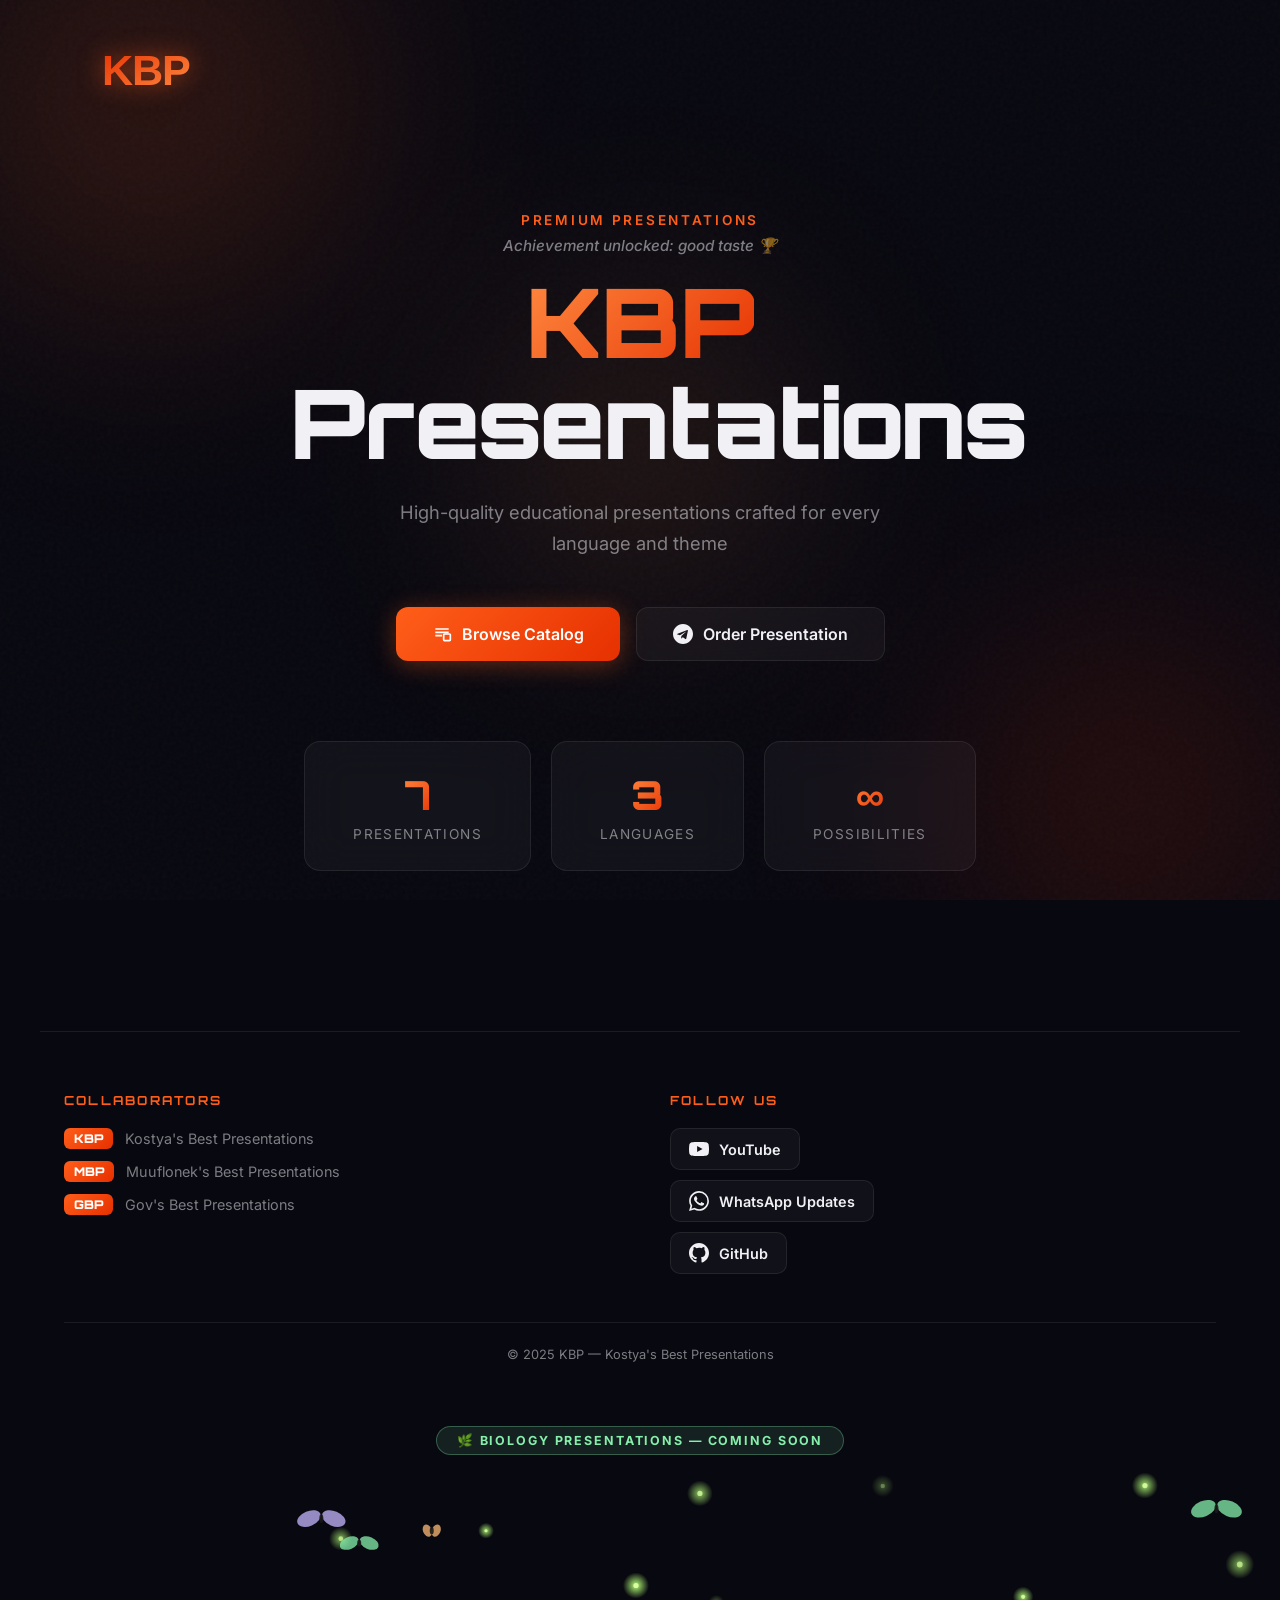
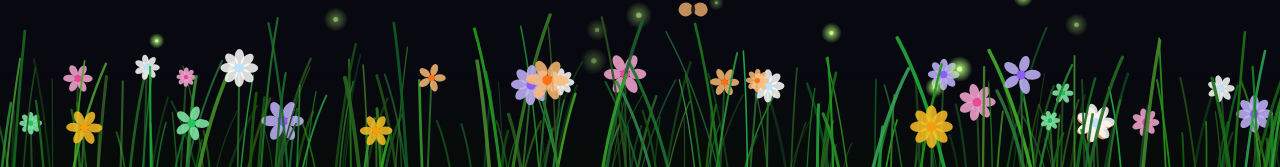
==== index.html @ e533b0dc "splash update and catalog update" ====
<!DOCTYPE html>
<html lang="en">

<head>
    <meta charset="UTF-8">
    <meta name="viewport" content="width=device-width, initial-scale=1.0">
    <title>KBP Presentations</title>
    <link rel="icon" type="image/svg+xml" href="favicon.svg">
    <link rel="stylesheet" href="styles.css">
    <link
        href="https://fonts.googleapis.com/css2?family=Orbitron:wght@400;700;900&family=Inter:wght@300;400;500;600&display=swap"
        rel="stylesheet">
</head>

<body>

    <!-- LOADING SCREEN -->
    <div class="loader" id="loader">
        <div class="loader-bg">
            <div class="loader-orb loader-orb-1"></div>
            <div class="loader-orb loader-orb-2"></div>
        </div>
        <div class="loader-content">
            <div class="loader-logo">
                <img src="logo.png" alt="KBP" onerror="this.src='logo.svg'">
            </div>
            <p class="loader-sub">Kostya's Best Presentations</p>
            <div class="loader-bar-wrap">
                <div class="loader-bar" id="loaderBar"></div>
            </div>
        </div>
    </div>

    <div class="bg-orbs">
        <div class="orb orb-1"></div>
        <div class="orb orb-2"></div>
        <div class="orb orb-3"></div>
    </div>

    <div class="noise"></div>

    <div class="container">
        <header class="glass-header">
            <div class="logo-wrap">
                <img src="logo.png" alt="KBP" class="logo" onerror="this.src='logo.svg'">
            </div>
        </header>

        <main class="home-main">
            <div class="hero">
                <p class="hero-eyebrow">Premium Presentations</p>
                <p class="hero-splash" id="heroSplash"></p>
                <h1 class="hero-title">
                    <span class="gradient-text">KBP</span>
                    <br>Presentations
                </h1>
                <p class="hero-desc">High-quality educational presentations crafted for every language and theme</p>

                <div class="hero-buttons">
                    <a href="catalog.html" class="btn btn-primary">
                        <span class="btn-icon">
                            <svg viewBox="0 0 24 24" fill="none" stroke="currentColor" stroke-width="2">
                                <path d="M4 6h16M4 10h16M4 14h8" />
                                <rect x="14" y="12" width="8" height="8" rx="1" />
                            </svg>
                        </span>
                        Browse Catalog
                    </a>
                    <a href="order.html" class="btn btn-secondary">
                        <span class="btn-icon">
                            <svg viewBox="0 0 24 24" fill="currentColor">
                                <path
                                    d="M12 0C5.373 0 0 5.373 0 12s5.373 12 12 12 12-5.373 12-12S18.627 0 12 0zm5.894 8.221l-1.97 9.28c-.145.658-.537.818-1.084.508l-3-2.21-1.446 1.394c-.14.18-.357.295-.6.295l.213-3.054 5.56-5.022c.24-.213-.054-.334-.373-.121l-6.869 4.326-2.96-.924c-.64-.203-.658-.64.135-.954l11.566-4.458c.538-.196 1.006.128.832.941z" />
                            </svg>
                        </span>
                        Order Presentation
                    </a>
                </div>
            </div>

            <div class="stats-row">
                <div class="stat-card glass">
                    <span class="stat-num">7</span>
                    <span class="stat-label">Presentations</span>
                </div>
                <div class="stat-card glass">
                    <span class="stat-num">3</span>
                    <span class="stat-label">Languages</span>
                </div>
                <div class="stat-card glass">
                    <span class="stat-num">∞</span>
                    <span class="stat-label">Possibilities</span>
                </div>
            </div>
        </main>
    </div>

    <!-- FOOTER -->
    <footer class="site-footer">
        <div class="footer-inner">

            <!-- Collaborators -->
            <div class="footer-section">
                <h3 class="footer-heading">Collaborators</h3>
                <ul class="collab-list">
                    <li class="collab-item">
                        <span class="collab-tag">KBP</span>
                        <span class="collab-name">Kostya's Best Presentations</span>
                    </li>
                    <li class="collab-item">
                        <span class="collab-tag">MBP</span>
                        <span class="collab-name">Muuflonek's Best Presentations</span>
                    </li>
                    <li class="collab-item">
                        <span class="collab-tag">GBP</span>
                        <span class="collab-name">Gov's Best Presentations</span>
                    </li>
                </ul>
            </div>

            <!-- Socials -->
            <div class="footer-section">
                <h3 class="footer-heading">Follow Us</h3>
                <div class="social-links">
                    <a href="https://www.youtube.com/@kbp_official_was_taken" target="_blank"
                        class="social-btn social-yt">
                        <svg viewBox="0 0 24 24" fill="currentColor" width="20" height="20">
                            <path
                                d="M23.5 6.2a3 3 0 00-2.1-2.1C19.5 3.5 12 3.5 12 3.5s-7.5 0-9.4.6A3 3 0 00.5 6.2 31 31 0 000 12a31 31 0 00.5 5.8 3 3 0 002.1 2.1c1.9.6 9.4.6 9.4.6s7.5 0 9.4-.6a3 3 0 002.1-2.1A31 31 0 0024 12a31 31 0 00-.5-5.8zM9.75 15.5v-7l6.5 3.5-6.5 3.5z" />
                        </svg>
                        YouTube
                    </a>
                    <a href="https://whatsapp.com/channel/0029VbDV5dFLo4haFhBx2t3P" target="_blank"
                        class="social-btn social-wa">
                        <svg viewBox="0 0 24 24" fill="currentColor" width="20" height="20">
                            <path
                                d="M17.472 14.382c-.297-.149-1.758-.867-2.03-.967-.273-.099-.471-.148-.67.15-.197.297-.767.966-.94 1.164-.173.199-.347.223-.644.075-.297-.15-1.255-.463-2.39-1.475-.883-.788-1.48-1.761-1.653-2.059-.173-.297-.018-.458.13-.606.134-.133.298-.347.446-.52.149-.174.198-.298.298-.497.099-.198.05-.371-.025-.52-.075-.149-.669-1.612-.916-2.207-.242-.579-.487-.5-.669-.51-.173-.008-.371-.01-.57-.01-.198 0-.52.074-.792.372-.272.297-1.04 1.016-1.04 2.479 0 1.462 1.065 2.875 1.213 3.074.149.198 2.096 3.2 5.077 4.487.709.306 1.262.489 1.694.625.712.227 1.36.195 1.871.118.571-.085 1.758-.719 2.006-1.413.248-.694.248-1.289.173-1.413-.074-.124-.272-.198-.57-.347m-5.421 7.403h-.004a9.87 9.87 0 01-5.031-1.378l-.361-.214-3.741.982.998-3.648-.235-.374a9.86 9.86 0 01-1.51-5.26c.001-5.45 4.436-9.884 9.888-9.884 2.64 0 5.122 1.03 6.988 2.898a9.825 9.825 0 012.893 6.994c-.003 5.45-4.437 9.884-9.885 9.884m8.413-18.297A11.815 11.815 0 0012.05 0C5.495 0 .16 5.335.157 11.892c0 2.096.547 4.142 1.588 5.945L.057 24l6.305-1.654a11.882 11.882 0 005.683 1.448h.005c6.554 0 11.89-5.335 11.893-11.893a11.821 11.821 0 00-3.48-8.413z" />
                        </svg>
                        WhatsApp Updates
                    </a>
                    <a href="https://github.com/KostyaMikh/KBP" target="_blank" class="social-btn social-gh">
                        <svg viewBox="0 0 24 24" fill="currentColor" width="20" height="20">
                            <path
                                d="M12 0C5.374 0 0 5.373 0 12c0 5.302 3.438 9.8 8.207 11.387.599.111.793-.261.793-.577v-2.234c-3.338.726-4.033-1.416-4.033-1.416-.546-1.387-1.333-1.756-1.333-1.756-1.089-.745.083-.729.083-.729 1.205.084 1.839 1.237 1.839 1.237 1.07 1.834 2.807 1.304 3.492.997.107-.775.418-1.305.762-1.604-2.665-.305-5.467-1.334-5.467-5.931 0-1.311.469-2.381 1.236-3.221-.124-.303-.535-1.524.117-3.176 0 0 1.008-.322 3.301 1.23A11.509 11.509 0 0112 5.803c1.02.005 2.047.138 3.006.404 2.291-1.552 3.297-1.23 3.297-1.23.653 1.653.242 2.874.118 3.176.77.84 1.235 1.911 1.235 3.221 0 4.609-2.807 5.624-5.479 5.921.43.372.823 1.102.823 2.222v3.293c0 .319.192.694.801.576C20.566 21.797 24 17.3 24 12c0-6.627-5.373-12-12-12z" />
                        </svg>
                        GitHub
                    </a>
                </div>
            </div>

        </div>
        <p class="footer-copy">© 2025 KBP — Kostya's Best Presentations</p>
    </footer>

    <!-- NATURE SCENE -->
    <div class="nature-wrap">
        <div class="nature-coming-badge">
            <span class="bio-coming-badge">🌿 Biology Presentations — Coming Soon</span>
        </div>
        <canvas id="natureCanvas"></canvas>
    </div>

    <script src="loader.js"></script>
    <script>
        // --- splash ---
        const splashes = [
            "GG user! 🎉",
            "You actually showed up. Respect. 👏",
            "Warning: may cause uncontrollable learning 🧠",
            "Certified banger presentations only 🔥",
            "Your teacher will be impressed. Probably. 📚",
            "100% slide-to-wow ratio guaranteed ✨",
            "Now with 20% more pizzazz 🍕",
            "Presentations so good they're almost illegal 🚨",
            "No boring slides were harmed in the making 😴❌",
            "Not made for Helenka!",
            "Making Presintations look cool since forever 😎",
            "Your classmates will be jealous. Just saying. 👀",
            "Achievement unlocked: good taste 🏆",
            "Slides that slap. Hard. 🎵",
            "Not responsible for standing ovations 👐",
        ];
        const el = document.getElementById('heroSplash');
        el.textContent = splashes[Math.floor(Math.random() * splashes.length)];
    </script>

    <script>
        // ===== NATURE CANVAS =====
        (function () {
            const canvas = document.getElementById('natureCanvas');
            const ctx = canvas.getContext('2d');
            let W, H, t = 0;

            // ---- grass blades ----
            const BLADES = [];
            const BLADE_COUNT = 220;

            // ---- flowers ----
            const FLOWERS = [];
            const FLOWER_COUNT = 28;

            // ---- fireflies ----
            const FLIES = [];
            const FLY_COUNT = 18;

            // ---- butterflies ----
            const BUTTERFLIES = [];
            const BUTTERFLY_COUNT = 5;

            function rand(a, b) { return a + Math.random() * (b - a); }
            function randInt(a, b) { return Math.floor(rand(a, b + 1)); }

            function init() {
                W = canvas.width = canvas.offsetWidth;
                H = canvas.height = 320;

                BLADES.length = 0;
                FLOWERS.length = 0;
                FLIES.length = 0;
                BUTTERFLIES.length = 0;

                // grass blades — packed densely across full width
                for (let i = 0; i < BLADE_COUNT; i++) {
                    const layer = Math.random(); // 0=back, 1=front
                    BLADES.push({
                        x: rand(0, W),
                        baseY: H,
                        h: rand(40, 160) * (0.5 + layer * 0.5),
                        width: rand(1.5, 4) * (0.5 + layer * 0.5),
                        lean: rand(-0.35, 0.35),
                        swayAmp: rand(0.04, 0.14),
                        swaySpeed: rand(0.6, 1.6),
                        swayOffset: rand(0, Math.PI * 2),
                        color: `hsl(${randInt(100, 140)}, ${randInt(45, 75)}%, ${randInt(18, 42)}%)`,
                        layer,
                    });
                }
                BLADES.sort((a, b) => a.layer - b.layer);

                // flowers
                const flowerColors = [
                    ['#fbbf24', '#fef3c7', '#f59e0b'],
                    ['#f9a8d4', '#fce7f3', '#ec4899'],
                    ['#86efac', '#d1fae5', '#22c55e'],
                    ['#c4b5fd', '#ede9fe', '#8b5cf6'],
                    ['#fdba74', '#fff7ed', '#f97316'],
                    ['#fff', '#f0f9ff', '#bae6fd'],
                ];
                for (let i = 0; i < FLOWER_COUNT; i++) {
                    const col = flowerColors[randInt(0, flowerColors.length - 1)];
                    FLOWERS.push({
                        x: rand(20, W - 20),
                        stemH: rand(30, 100),
                        petalR: rand(4, 9),
                        swayAmp: rand(0.03, 0.10),
                        swaySpeed: rand(0.5, 1.2),
                        swayOffset: rand(0, Math.PI * 2),
                        outer: col[0], inner: col[1], center: col[2],
                        petals: randInt(5, 8),
                        layer: Math.random(),
                    });
                }
                FLOWERS.sort((a, b) => a.layer - b.layer);

                // fireflies
                for (let i = 0; i < FLY_COUNT; i++) {
                    FLIES.push({
                        x: rand(0, W),
                        y: rand(H * 0.1, H * 0.75),
                        vx: rand(-0.4, 0.4),
                        vy: rand(-0.3, 0.3),
                        phase: rand(0, Math.PI * 2),
                        speed: rand(0.02, 0.06),
                        r: rand(1.5, 3),
                    });
                }

                // butterflies
                const bColors = ['#f9a8d4', '#86efac', '#fbbf24', '#c4b5fd', '#fdba74'];
                for (let i = 0; i < BUTTERFLY_COUNT; i++) {
                    BUTTERFLIES.push({
                        x: rand(50, W - 50),
                        y: rand(H * 0.15, H * 0.6),
                        vx: rand(-0.8, 0.8) || 0.4,
                        vy: rand(-0.3, 0.3),
                        flapSpeed: rand(0.08, 0.18),
                        flapOffset: rand(0, Math.PI * 2),
                        size: rand(8, 14),
                        color: bColors[randInt(0, bColors.length - 1)],
                    });
                }
            }

            function drawBlade(b, wind) {
                const sway = Math.sin(t * b.swaySpeed + b.swayOffset) * b.swayAmp + wind * 0.6;
                const cp1x = b.x + b.lean * b.h * 0.4 + sway * b.h * 0.5;
                const cp1y = b.baseY - b.h * 0.6;
                const tipX = b.x + b.lean * b.h + sway * b.h;
                const tipY = b.baseY - b.h;

                ctx.beginPath();
                ctx.moveTo(b.x, b.baseY);
                ctx.quadraticCurveTo(cp1x, cp1y, tipX, tipY);
                ctx.lineWidth = b.width;
                ctx.strokeStyle = b.color;
                ctx.lineCap = 'round';
                ctx.stroke();
            }

            function drawFlower(f, wind) {
                const sway = Math.sin(t * f.swaySpeed + f.swayOffset) * f.swayAmp + wind * 0.4;
                const stemTipX = f.x + sway * f.stemH;
                const stemTipY = H - f.stemH;

                // stem
                ctx.beginPath();
                ctx.moveTo(f.x, H);
                ctx.quadraticCurveTo(f.x + sway * f.stemH * 0.5, H - f.stemH * 0.5, stemTipX, stemTipY);
                ctx.lineWidth = 2;
                ctx.strokeStyle = '#2d6a2d';
                ctx.stroke();

                // petals
                ctx.save();
                ctx.translate(stemTipX, stemTipY);
                ctx.rotate(sway * 0.5);
                for (let p = 0; p < f.petals; p++) {
                    const angle = (p / f.petals) * Math.PI * 2;
                    ctx.beginPath();
                    ctx.ellipse(
                        Math.cos(angle) * f.petalR * 1.4,
                        Math.sin(angle) * f.petalR * 1.4,
                        f.petalR, f.petalR * 0.6,
                        angle, 0, Math.PI * 2
                    );
                    ctx.fillStyle = f.outer;
                    ctx.globalAlpha = 0.85;
                    ctx.fill();
                }
                // center
                ctx.beginPath();
                ctx.arc(0, 0, f.petalR * 0.55, 0, Math.PI * 2);
                ctx.fillStyle = f.center;
                ctx.globalAlpha = 1;
                ctx.fill();
                ctx.restore();
            }

            function drawFirefly(f) {
                // drift
                f.x += f.vx;
                f.y += f.vy + Math.sin(t * f.speed * 3 + f.phase) * 0.3;
                if (f.x < 0) f.x = W;
                if (f.x > W) f.x = 0;
                if (f.y < 20) f.vy = Math.abs(f.vy);
                if (f.y > H - 20) f.vy = -Math.abs(f.vy);

                const glow = (Math.sin(t * f.speed * 60 + f.phase) + 1) / 2;
                const alpha = 0.3 + glow * 0.7;

                const grad = ctx.createRadialGradient(f.x, f.y, 0, f.x, f.y, f.r * 5);
                grad.addColorStop(0, `rgba(180,255,120,${alpha})`);
                grad.addColorStop(1, 'rgba(180,255,120,0)');
                ctx.beginPath();
                ctx.arc(f.x, f.y, f.r * 5, 0, Math.PI * 2);
                ctx.fillStyle = grad;
                ctx.fill();

                ctx.beginPath();
                ctx.arc(f.x, f.y, f.r, 0, Math.PI * 2);
                ctx.fillStyle = `rgba(220,255,160,${alpha})`;
                ctx.fill();
            }

            function drawButterfly(b) {
                b.x += b.vx;
                b.y += b.vy + Math.sin(t * 0.8 + b.flapOffset) * 0.5;
                if (b.x < -20) { b.x = W + 20; b.y = rand(H * 0.15, H * 0.6); }
                if (b.x > W + 20) { b.x = -20; b.y = rand(H * 0.15, H * 0.6); }

                const flap = Math.abs(Math.sin(t * b.flapSpeed * 60 + b.flapOffset));
                ctx.save();
                ctx.translate(b.x, b.y);
                ctx.globalAlpha = 0.75;

                // left wing
                ctx.beginPath();
                ctx.ellipse(-b.size * flap, 0, b.size * flap, b.size * 0.6, -0.4, 0, Math.PI * 2);
                ctx.fillStyle = b.color;
                ctx.fill();
                // right wing
                ctx.beginPath();
                ctx.ellipse(b.size * flap, 0, b.size * flap, b.size * 0.6, 0.4, 0, Math.PI * 2);
                ctx.fill();
                // body
                ctx.beginPath();
                ctx.ellipse(0, 0, 2, b.size * 0.35, 0, 0, Math.PI * 2);
                ctx.fillStyle = '#1a1a1a';
                ctx.globalAlpha = 0.9;
                ctx.fill();

                ctx.restore();
            }

            function draw() {
                t += 0.016;
                ctx.clearRect(0, 0, W, H);

                // subtle ground gradient
                const ground = ctx.createLinearGradient(0, H * 0.7, 0, H);
                ground.addColorStop(0, 'rgba(10,20,5,0)');
                ground.addColorStop(1, 'rgba(5,15,3,0.55)');
                ctx.fillStyle = ground;
                ctx.fillRect(0, H * 0.7, W, H * 0.3);

                // global wind oscillation
                const wind = Math.sin(t * 0.4) * 0.06 + Math.sin(t * 0.13) * 0.03;

                // back layer blades
                ctx.globalAlpha = 0.55;
                BLADES.filter(b => b.layer < 0.5).forEach(b => drawBlade(b, wind));

                // back flowers
                ctx.globalAlpha = 0.65;
                FLOWERS.filter(f => f.layer < 0.5).forEach(f => drawFlower(f, wind));

                // fireflies (behind front grass)
                ctx.globalAlpha = 1;
                FLIES.forEach(f => drawFirefly(f));

                // butterflies
                BUTTERFLIES.forEach(b => drawButterfly(b));

                // front layer blades
                ctx.globalAlpha = 0.9;
                BLADES.filter(b => b.layer >= 0.5).forEach(b => drawBlade(b, wind));

                // front flowers
                ctx.globalAlpha = 0.9;
                FLOWERS.filter(f => f.layer >= 0.5).forEach(f => drawFlower(f, wind));

                ctx.globalAlpha = 1;
                requestAnimationFrame(draw);
            }

            window.addEventListener('resize', init);
            init();
            draw();
        })();
    </script>
</body>

</html>
---- styles.css ----
/* ===== RESET & BASE ===== */
*,
*::before,
*::after {
    margin: 0;
    padding: 0;
    box-sizing: border-box;
}

:root {
    --orange: #ff5e1a;
    --orange-light: #ff8c42;
    --red: #e63000;
    --bg: #080810;
    --glass-bg: rgba(255, 255, 255, 0.04);
    --glass-border: rgba(255, 255, 255, 0.08);
    --glass-hover: rgba(255, 255, 255, 0.07);
    --text: #f0f0f5;
    --text-muted: rgba(240, 240, 245, 0.5);
    --glow: rgba(255, 94, 26, 0.35);
}

html {
    scroll-behavior: smooth;
}

body {
    font-family: 'Inter', sans-serif;
    background: var(--bg);
    color: var(--text);
    min-height: 100vh;
    overflow-x: hidden;
}

/* ===== BACKGROUND ORBS ===== */
.bg-orbs {
    position: fixed;
    inset: 0;
    pointer-events: none;
    z-index: 0;
    overflow: hidden;
}

.orb {
    position: absolute;
    border-radius: 50%;
    filter: blur(120px);
    opacity: 0.25;
}

.orb-1 {
    width: 600px;
    height: 600px;
    background: radial-gradient(circle, #ff5e1a, transparent 70%);
    top: -200px;
    left: -150px;
    animation: drift1 18s ease-in-out infinite alternate;
}

.orb-2 {
    width: 500px;
    height: 500px;
    background: radial-gradient(circle, #e63000, transparent 70%);
    bottom: -150px;
    right: -100px;
    animation: drift2 22s ease-in-out infinite alternate;
}

.orb-3 {
    width: 400px;
    height: 400px;
    background: radial-gradient(circle, #ff8c42, transparent 70%);
    top: 50%;
    left: 50%;
    transform: translate(-50%, -50%);
    animation: drift3 15s ease-in-out infinite alternate;
}

@keyframes drift1 {
    from {
        transform: translate(0, 0);
    }

    to {
        transform: translate(80px, 60px);
    }
}

@keyframes drift2 {
    from {
        transform: translate(0, 0);
    }

    to {
        transform: translate(-60px, -80px);
    }
}

@keyframes drift3 {
    from {
        transform: translate(-50%, -50%) scale(1);
    }

    to {
        transform: translate(-50%, -50%) scale(1.3);
    }
}

/* ===== NOISE TEXTURE ===== */
.noise {
    position: fixed;
    inset: 0;
    pointer-events: none;
    z-index: 1;
    opacity: 0.03;
    background-image: url("data:image/svg+xml,%3Csvg viewBox='0 0 256 256' xmlns='http://www.w3.org/2000/svg'%3E%3Cfilter id='noise'%3E%3CfeTurbulence type='fractalNoise' baseFrequency='0.9' numOctaves='4' stitchTiles='stitch'/%3E%3C/filter%3E%3Crect width='100%25' height='100%25' filter='url(%23noise)'/%3E%3C/svg%3E");
}

/* ===== GLASS UTILITY ===== */
.glass {
    background: var(--glass-bg);
    border: 1px solid var(--glass-border);
    backdrop-filter: blur(20px);
    -webkit-backdrop-filter: blur(20px);
}

/* ===== CONTAINER ===== */
.container {
    max-width: 1200px;
    margin: 0 auto;
    padding: 0 24px 80px;
    position: relative;
    z-index: 2;
}

/* ===== HEADER ===== */
.glass-header {
    display: flex;
    align-items: center;
    justify-content: space-between;
    padding: 20px 32px;
    margin: 24px 0 60px;
    border-radius: 16px;
}

.logo-wrap {
    display: flex;
    align-items: center;
    text-decoration: none;
}

.logo {
    height: 48px;
    width: auto;
    filter: drop-shadow(0 0 12px rgba(255, 94, 26, 0.6));
    transition: filter 0.3s;
}

.logo:hover {
    filter: drop-shadow(0 0 20px rgba(255, 94, 26, 0.9));
}

.logo-fallback {
    display: flex;
    align-items: center;
}

.logo-text {
    font-family: 'Orbitron', sans-serif;
    font-size: 2rem;
    font-weight: 900;
    background: linear-gradient(135deg, var(--orange), var(--red));
    -webkit-background-clip: text;
    -webkit-text-fill-color: transparent;
    background-clip: text;
    text-shadow: none;
    filter: drop-shadow(0 0 12px rgba(255, 94, 26, 0.5));
}

nav {
    display: flex;
    gap: 8px;
}

.nav-link {
    color: var(--text-muted);
    text-decoration: none;
    font-size: 0.95rem;
    font-weight: 500;
    padding: 8px 18px;
    border-radius: 8px;
    border: 1px solid transparent;
    transition: all 0.25s;
}

.nav-link:hover {
    color: var(--text);
    background: var(--glass-hover);
    border-color: var(--glass-border);
}

/* ===== GRADIENT TEXT ===== */
.gradient-text {
    background: linear-gradient(135deg, var(--orange-light), var(--red));
    -webkit-background-clip: text;
    -webkit-text-fill-color: transparent;
    background-clip: text;
}

/* ===== HOME PAGE ===== */
.home-main {
    display: flex;
    flex-direction: column;
    align-items: center;
    text-align: center;
    padding-top: 40px;
}

.hero {
    max-width: 700px;
    margin-bottom: 80px;
}

.hero-eyebrow {
    font-size: 0.85rem;
    font-weight: 600;
    letter-spacing: 0.2em;
    text-transform: uppercase;
    color: var(--orange);
    margin-bottom: 20px;
}

.hero-splash {
    font-size: 0.95rem;
    font-weight: 500;
    color: var(--text-muted);
    margin-bottom: 16px;
    margin-top: -12px;
    font-style: italic;
    animation: fadeUp 0.6s ease 0.2s both;
}

.hero-title {
    font-family: 'Orbitron', sans-serif;
    font-size: clamp(3rem, 8vw, 6rem);
    font-weight: 900;
    line-height: 1.05;
    margin-bottom: 24px;
    letter-spacing: -0.02em;
}

.hero-desc {
    font-size: 1.15rem;
    color: var(--text-muted);
    line-height: 1.7;
    margin-bottom: 48px;
    max-width: 500px;
    margin-left: auto;
    margin-right: auto;
}

.hero-buttons {
    display: flex;
    gap: 16px;
    justify-content: center;
    flex-wrap: wrap;
}

/* ===== BUTTONS ===== */
.btn {
    display: inline-flex;
    align-items: center;
    gap: 10px;
    padding: 16px 36px;
    border-radius: 12px;
    font-size: 1rem;
    font-weight: 600;
    text-decoration: none;
    transition: all 0.3s;
    position: relative;
    overflow: hidden;
}

.btn-icon {
    width: 20px;
    height: 20px;
    display: flex;
    align-items: center;
}

.btn-icon svg {
    width: 100%;
    height: 100%;
}

.btn-primary {
    background: linear-gradient(135deg, var(--orange), var(--red));
    color: white;
    box-shadow: 0 4px 24px rgba(255, 94, 26, 0.35);
}

.btn-primary:hover {
    transform: translateY(-2px);
    box-shadow: 0 8px 32px rgba(255, 94, 26, 0.55);
}

.btn-secondary {
    background: var(--glass-bg);
    color: var(--text);
    border: 1px solid var(--glass-border);
    backdrop-filter: blur(20px);
}

.btn-secondary:hover {
    background: var(--glass-hover);
    border-color: rgba(255, 94, 26, 0.4);
    transform: translateY(-2px);
    box-shadow: 0 8px 24px rgba(255, 94, 26, 0.2);
}

/* ===== STATS ROW ===== */
.stats-row {
    display: flex;
    gap: 20px;
    flex-wrap: wrap;
    justify-content: center;
}

.stat-card {
    display: flex;
    flex-direction: column;
    align-items: center;
    padding: 28px 48px;
    border-radius: 16px;
    gap: 6px;
    transition: all 0.3s;
}

.stat-card:hover {
    border-color: rgba(255, 94, 26, 0.3);
    box-shadow: 0 0 30px rgba(255, 94, 26, 0.1);
}

.stat-num {
    font-family: 'Orbitron', sans-serif;
    font-size: 2.5rem;
    font-weight: 900;
    background: linear-gradient(135deg, var(--orange-light), var(--red));
    -webkit-background-clip: text;
    -webkit-text-fill-color: transparent;
    background-clip: text;
}

.stat-label {
    font-size: 0.85rem;
    color: var(--text-muted);
    text-transform: uppercase;
    letter-spacing: 0.1em;
}

/* ===== CATALOG PAGE ===== */
.catalog-main {
    padding-top: 20px;
}

.catalog-header {
    text-align: center;
    margin-bottom: 48px;
}

.page-title {
    font-family: 'Orbitron', sans-serif;
    font-size: clamp(2rem, 5vw, 3.5rem);
    font-weight: 900;
    margin-bottom: 12px;
}

.page-sub {
    font-size: 1.05rem;
    color: var(--text-muted);
}

/* ===== FILTER BAR ===== */
.filter-bar {
    display: flex;
    align-items: center;
    gap: 16px;
    padding: 16px 24px;
    border-radius: 14px;
    margin-bottom: 40px;
    flex-wrap: wrap;
}

.filter-label {
    font-size: 0.85rem;
    font-weight: 600;
    color: var(--text-muted);
    text-transform: uppercase;
    letter-spacing: 0.1em;
    white-space: nowrap;
}

.filter-pills {
    display: flex;
    gap: 8px;
    flex-wrap: wrap;
}

.pill {
    padding: 8px 20px;
    border-radius: 50px;
    border: 1px solid var(--glass-border);
    background: transparent;
    color: var(--text-muted);
    font-size: 0.9rem;
    font-weight: 500;
    cursor: pointer;
    transition: all 0.25s;
    font-family: 'Inter', sans-serif;
}

.pill:hover {
    color: var(--text);
    border-color: rgba(255, 94, 26, 0.4);
}

.pill.active {
    background: linear-gradient(135deg, var(--orange), var(--red));
    border-color: transparent;
    color: white;
    box-shadow: 0 4px 16px rgba(255, 94, 26, 0.4);
}

/* ===== CATALOG GRID ===== */
.catalog-grid {
    display: grid;
    grid-template-columns: repeat(auto-fill, minmax(300px, 1fr));
    gap: 24px;
}

/* ===== PRESENTATION CARD ===== */
.pres-card {
    border-radius: 18px;
    padding: 28px;
    position: relative;
    overflow: hidden;
    transition: all 0.35s;
    display: flex;
    flex-direction: column;
    gap: 12px;
}

.pres-card:hover {
    transform: translateY(-6px);
    border-color: rgba(255, 94, 26, 0.35);
    box-shadow: 0 16px 48px rgba(255, 94, 26, 0.15);
}

.card-glow {
    position: absolute;
    top: -60px;
    right: -60px;
    width: 180px;
    height: 180px;
    background: radial-gradient(circle, rgba(255, 94, 26, 0.12), transparent 70%);
    pointer-events: none;
    transition: opacity 0.3s;
    opacity: 0;
}

.pres-card:hover .card-glow {
    opacity: 1;
}

.card-top {
    display: flex;
    gap: 8px;
}

/* Language badges */
.lang-badge {
    padding: 4px 12px;
    border-radius: 50px;
    font-size: 0.78rem;
    font-weight: 600;
    letter-spacing: 0.05em;
    text-transform: uppercase;
}

.lang-badge.english {
    background: rgba(59, 130, 246, 0.15);
    border: 1px solid rgba(59, 130, 246, 0.3);
    color: #93c5fd;
}

.lang-badge.polski {
    background: rgba(255, 94, 26, 0.12);
    border: 1px solid rgba(255, 94, 26, 0.3);
    color: var(--orange-light);
}

.lang-badge.espanol {
    background: rgba(34, 197, 94, 0.12);
    border: 1px solid rgba(34, 197, 94, 0.3);
    color: #86efac;
}

.card-title {
    font-family: 'Orbitron', sans-serif;
    font-size: 1.15rem;
    font-weight: 700;
    line-height: 1.3;
    color: var(--text);
}

.card-theme {
    font-size: 0.88rem;
    color: var(--text-muted);
    flex: 1;
}

.card-btn {
    display: inline-flex;
    align-items: center;
    gap: 8px;
    padding: 10px 20px;
    border-radius: 10px;
    background: linear-gradient(135deg, var(--orange), var(--red));
    color: white;
    text-decoration: none;
    font-size: 0.88rem;
    font-weight: 600;
    transition: all 0.25s;
    align-self: flex-start;
    margin-top: 4px;
}

.card-btn svg {
    width: 14px;
    height: 14px;
}

.card-btn:hover {
    transform: translateY(-1px);
    box-shadow: 0 6px 20px rgba(255, 94, 26, 0.45);
}

/* ===== EMPTY STATE ===== */
.empty-state {
    text-align: center;
    padding: 80px 20px;
    color: var(--text-muted);
    font-size: 1.1rem;
}

/* ===== ORDER PAGE ===== */
.order-main {
    padding-top: 20px;
    text-align: center;
}

.order-main .page-title {
    margin-bottom: 12px;
}

.order-main .page-sub {
    margin-bottom: 60px;
}

.order-center {
    display: flex;
    flex-direction: column;
    align-items: center;
    gap: 40px;
}

.order-card {
    border-radius: 24px;
    padding: 56px 48px;
    max-width: 560px;
    width: 100%;
    display: flex;
    flex-direction: column;
    align-items: center;
    gap: 20px;
    position: relative;
    overflow: hidden;
}

.order-card::before {
    content: '';
    position: absolute;
    top: -80px;
    left: 50%;
    transform: translateX(-50%);
    width: 300px;
    height: 300px;
    background: radial-gradient(circle, rgba(255, 94, 26, 0.1), transparent 70%);
    pointer-events: none;
}

.tg-icon-wrap {
    width: 80px;
    height: 80px;
    background: linear-gradient(135deg, #0088cc, #00aaff);
    border-radius: 50%;
    display: flex;
    align-items: center;
    justify-content: center;
    box-shadow: 0 8px 32px rgba(0, 136, 204, 0.4);
    animation: float 3s ease-in-out infinite;
}

@keyframes float {

    0%,
    100% {
        transform: translateY(0);
    }

    50% {
        transform: translateY(-8px);
    }
}

.tg-icon {
    width: 44px;
    height: 44px;
    color: white;
}

.order-card h2 {
    font-family: 'Orbitron', sans-serif;
    font-size: 1.8rem;
    font-weight: 700;
}

.order-desc {
    font-size: 1rem;
    color: var(--text-muted);
    line-height: 1.7;
    max-width: 400px;
}

.tg-btn {
    display: inline-flex;
    align-items: center;
    gap: 12px;
    padding: 16px 40px;
    border-radius: 50px;
    background: linear-gradient(135deg, #0088cc, #00aaff);
    color: white;
    text-decoration: none;
    font-size: 1.05rem;
    font-weight: 700;
    transition: all 0.3s;
    box-shadow: 0 6px 24px rgba(0, 136, 204, 0.4);
    margin-top: 8px;
}

.tg-btn-icon {
    width: 22px;
    height: 22px;
}

.tg-btn:hover {
    transform: translateY(-3px);
    box-shadow: 0 12px 36px rgba(0, 136, 204, 0.55);
}

.tg-note {
    font-size: 0.8rem;
    color: var(--text-muted);
    font-style: italic;
}

/* ===== ORDER INFO GRID ===== */
.order-info-grid {
    display: grid;
    grid-template-columns: repeat(2, 1fr);
    gap: 16px;
    max-width: 560px;
    width: 100%;
}

.info-tile {
    border-radius: 16px;
    padding: 24px 20px;
    text-align: left;
    transition: all 0.3s;
}

.info-tile:hover {
    border-color: rgba(255, 94, 26, 0.3);
    transform: translateY(-3px);
}

.info-tile-wide {
    grid-column: 1 / -1;
}

.info-icon {
    font-size: 1.8rem;
    display: block;
    margin-bottom: 10px;
}

.info-tile h4 {
    font-size: 0.95rem;
    font-weight: 600;
    margin-bottom: 6px;
    color: var(--text);
}

.info-tile p {
    font-size: 0.85rem;
    color: var(--text-muted);
    line-height: 1.5;
}

/* ===== RESPONSIVE ===== */
@media (max-width: 640px) {
    .glass-header {
        padding: 16px 20px;
        margin-bottom: 40px;
    }

    .hero-title {
        font-size: 2.8rem;
    }

    .btn {
        padding: 14px 24px;
        font-size: 0.95rem;
    }

    .stats-row {
        gap: 12px;
    }

    .stat-card {
        padding: 20px 32px;
    }

    .catalog-grid {
        grid-template-columns: 1fr;
    }

    .order-card {
        padding: 36px 24px;
    }

    .order-info-grid {
        grid-template-columns: 1fr;
    }

    .filter-bar {
        flex-direction: column;
        align-items: flex-start;
    }
}

/* ===== ANIMATIONS ===== */
@keyframes fadeUp {
    from {
        opacity: 0;
        transform: translateY(16px);
    }

    to {
        opacity: 1;
        transform: translateY(0);
    }
}

.pres-card {
    animation: fadeUp 0.5s ease forwards;
}

.pres-card:nth-child(1) {
    animation-delay: 0.05s;
}

.pres-card:nth-child(2) {
    animation-delay: 0.10s;
}

.pres-card:nth-child(3) {
    animation-delay: 0.15s;
}

.pres-card:nth-child(4) {
    animation-delay: 0.20s;
}

.pres-card:nth-child(5) {
    animation-delay: 0.25s;
}

.pres-card:nth-child(6) {
    animation-delay: 0.30s;
}

.pres-card:nth-child(7) {
    animation-delay: 0.35s;
}

/* ===== CARD THUMBNAILS ===== */
.pres-card {
    padding: 0;
    overflow: hidden;
    flex-direction: column;
    gap: 0;
}

.card-thumb-link {
    display: block;
    text-decoration: none;
}

.card-thumb {
    position: relative;
    width: 100%;
    aspect-ratio: 16 / 9;
    overflow: hidden;
    background: #111118;
}

.card-thumb img {
    width: 100%;
    height: 100%;
    object-fit: cover;
    display: block;
    transition: transform 0.4s ease;
}

.pres-card:hover .card-thumb img {
    transform: scale(1.05);
}

/* Fallback when image is missing */
.card-thumb.thumb-missing {
    display: flex;
    align-items: center;
    justify-content: center;
    background: linear-gradient(135deg, #1a1a2e, #0f0f1a);
    min-height: 160px;
}

.card-thumb.thumb-missing::after {
    content: '🖼';
    font-size: 3rem;
    opacity: 0.3;
}

.card-thumb.thumb-missing img {
    display: none;
}

/* Hover overlay on thumbnail */
.thumb-overlay {
    position: absolute;
    inset: 0;
    background: rgba(0, 0, 0, 0.45);
    display: flex;
    align-items: center;
    justify-content: center;
    opacity: 0;
    transition: opacity 0.3s ease;
}

.pres-card:hover .thumb-overlay {
    opacity: 1;
}

.thumb-play {
    width: 52px;
    height: 52px;
    background: linear-gradient(135deg, var(--orange), var(--red));
    border-radius: 50%;
    display: flex;
    align-items: center;
    justify-content: center;
    box-shadow: 0 4px 20px rgba(255, 94, 26, 0.6);
    transform: scale(0.8);
    transition: transform 0.3s ease;
}

.pres-card:hover .thumb-play {
    transform: scale(1);
}

.thumb-play svg {
    width: 22px;
    height: 22px;
    color: white;
}

/* Card body below thumbnail */
.card-body {
    padding: 20px 22px 22px;
    display: flex;
    flex-direction: column;
    gap: 10px;
    flex: 1;
}

.card-top {
    display: flex;
    align-items: center;
    gap: 8px;
    flex-wrap: wrap;
}

.theme-tag {
    font-size: 0.75rem;
    color: var(--text-muted);
    font-weight: 500;
}

.card-title {
    font-family: 'Orbitron', sans-serif;
    font-size: 1.05rem;
    font-weight: 700;
    line-height: 1.3;
    color: var(--text);
    margin: 0;
}

.card-btn {
    display: inline-flex;
    align-items: center;
    gap: 7px;
    padding: 9px 18px;
    border-radius: 8px;
    background: linear-gradient(135deg, var(--orange), var(--red));
    color: white;
    text-decoration: none;
    font-size: 0.83rem;
    font-weight: 600;
    transition: all 0.25s;
    align-self: flex-start;
    margin-top: 2px;
}

.card-btn svg {
    width: 13px;
    height: 13px;
}

.card-btn:hover {
    transform: translateY(-1px);
    box-shadow: 0 6px 20px rgba(255, 94, 26, 0.45);
}

/* Wider grid for thumbnail cards */
.catalog-grid {
    grid-template-columns: repeat(auto-fill, minmax(340px, 1fr));
}

/* ===== LOADING SCREEN ===== */
.loader {
    position: fixed;
    inset: 0;
    z-index: 9999;
    display: flex;
    align-items: center;
    justify-content: center;
    background: var(--bg);
    transition: opacity 0.7s ease, transform 0.7s ease;
}

.loader-hidden {
    opacity: 0;
    transform: scale(1.03);
    pointer-events: none;
}

/* Loader background orbs */
.loader-bg {
    position: absolute;
    inset: 0;
    overflow: hidden;
    pointer-events: none;
}

.loader-orb {
    position: absolute;
    border-radius: 50%;
    filter: blur(100px);
    opacity: 0.3;
}

.loader-orb-1 {
    width: 500px;
    height: 500px;
    background: radial-gradient(circle, #ff5e1a, transparent 70%);
    top: -150px;
    left: -100px;
    animation: loaderDrift1 4s ease-in-out infinite alternate;
}

.loader-orb-2 {
    width: 400px;
    height: 400px;
    background: radial-gradient(circle, #e63000, transparent 70%);
    bottom: -100px;
    right: -80px;
    animation: loaderDrift2 5s ease-in-out infinite alternate;
}

@keyframes loaderDrift1 {
    from {
        transform: translate(0, 0);
    }

    to {
        transform: translate(40px, 30px);
    }
}

@keyframes loaderDrift2 {
    from {
        transform: translate(0, 0);
    }

    to {
        transform: translate(-30px, -40px);
    }
}

/* Loader content */
.loader-content {
    position: relative;
    z-index: 1;
    display: flex;
    flex-direction: column;
    align-items: center;
    gap: 20px;
}

.loader-logo {
    animation: loaderPulse 1.8s ease-in-out infinite;
}

.loader-logo img {
    height: 80px;
    width: auto;
    filter: drop-shadow(0 0 24px rgba(255, 94, 26, 0.7));
}

@keyframes loaderPulse {

    0%,
    100% {
        filter: drop-shadow(0 0 24px rgba(255, 94, 26, 0.7));
        transform: scale(1);
    }

    50% {
        filter: drop-shadow(0 0 40px rgba(255, 94, 26, 1));
        transform: scale(1.04);
    }
}

.loader-sub {
    font-family: 'Orbitron', sans-serif;
    font-size: 0.85rem;
    font-weight: 400;
    letter-spacing: 0.3em;
    text-transform: uppercase;
    color: var(--text-muted);
    animation: loaderFadeIn 0.8s ease forwards;
}

@keyframes loaderFadeIn {
    from {
        opacity: 0;
        transform: translateY(8px);
    }

    to {
        opacity: 1;
        transform: translateY(0);
    }
}

/* Progress bar */
.loader-bar-wrap {
    width: 220px;
    height: 2px;
    background: rgba(255, 255, 255, 0.08);
    border-radius: 2px;
    overflow: hidden;
    margin-top: 8px;
}

.loader-bar {
    height: 100%;
    width: 0%;
    background: linear-gradient(90deg, var(--orange), var(--red));
    border-radius: 2px;
    transition: width 0.08s linear;
    box-shadow: 0 0 10px rgba(255, 94, 26, 0.8);
}

/* ===== FOOTER ===== */
.site-footer {
    position: relative;
    z-index: 2;
    margin-top: 80px;
    border-top: 1px solid var(--glass-border);
    padding: 60px 24px 32px;
    max-width: 1200px;
    margin-left: auto;
    margin-right: auto;
}

.footer-inner {
    display: flex;
    gap: 60px;
    flex-wrap: wrap;
    margin-bottom: 48px;
}

.footer-section {
    flex: 1;
    min-width: 220px;
}

.footer-heading {
    font-family: 'Orbitron', sans-serif;
    font-size: 0.78rem;
    font-weight: 700;
    letter-spacing: 0.18em;
    text-transform: uppercase;
    color: var(--orange);
    margin-bottom: 20px;
}

/* Collaborators */
.collab-list {
    list-style: none;
    display: flex;
    flex-direction: column;
    gap: 12px;
}

.collab-item {
    display: flex;
    align-items: center;
    gap: 12px;
}

.collab-tag {
    font-family: 'Orbitron', sans-serif;
    font-size: 0.75rem;
    font-weight: 900;
    padding: 3px 10px;
    border-radius: 6px;
    background: linear-gradient(135deg, var(--orange), var(--red));
    color: white;
    white-space: nowrap;
}

.collab-name {
    font-size: 0.9rem;
    color: var(--text-muted);
}

/* Social buttons */
.social-links {
    display: flex;
    flex-direction: column;
    gap: 10px;
}

.social-btn {
    display: inline-flex;
    align-items: center;
    gap: 10px;
    padding: 10px 18px;
    border-radius: 10px;
    font-size: 0.9rem;
    font-weight: 600;
    text-decoration: none;
    border: 1px solid var(--glass-border);
    background: var(--glass-bg);
    color: var(--text);
    transition: all 0.25s;
    width: fit-content;
}

.social-btn:hover {
    transform: translateY(-2px);
}

.social-yt:hover {
    border-color: rgba(255, 0, 0, 0.5);
    box-shadow: 0 6px 20px rgba(255, 0, 0, 0.15);
    color: #ff4444;
}

.social-wa:hover {
    border-color: rgba(37, 211, 102, 0.5);
    box-shadow: 0 6px 20px rgba(37, 211, 102, 0.15);
    color: #25d366;
}

.social-gh:hover {
    border-color: rgba(255, 255, 255, 0.3);
    box-shadow: 0 6px 20px rgba(255, 255, 255, 0.08);
    color: #fff;
}

.footer-copy {
    font-size: 0.8rem;
    color: var(--text-muted);
    text-align: center;
    padding-top: 24px;
    border-top: 1px solid var(--glass-border);
}

/* ===== COMING SOON CARD ===== */
.coming-soon-thumb {
    display: flex;
    align-items: center;
    justify-content: center;
    background: linear-gradient(135deg, #0d1a0f, #0a1208);
    min-height: 180px;
    aspect-ratio: 16 / 9;
}

.coming-soon-overlay {
    display: flex;
    flex-direction: column;
    align-items: center;
    gap: 10px;
}

.coming-soon-icon {
    font-size: 2.8rem;
    animation: float 3s ease-in-out infinite;
}

.coming-soon-label {
    font-family: 'Orbitron', sans-serif;
    font-size: 0.75rem;
    font-weight: 700;
    letter-spacing: 0.15em;
    text-transform: uppercase;
    color: rgba(134, 239, 172, 0.7);
}

.coming-soon-card {
    opacity: 0.75;
}

.coming-soon-btn {
    display: inline-flex;
    align-items: center;
    gap: 7px;
    padding: 9px 18px;
    border-radius: 8px;
    background: rgba(134, 239, 172, 0.08);
    border: 1px solid rgba(134, 239, 172, 0.2);
    color: rgba(134, 239, 172, 0.7);
    font-size: 0.83rem;
    font-weight: 600;
    cursor: default;
    align-self: flex-start;
    margin-top: 2px;
}



/* ===== NATURE SCENE ===== */
.nature-wrap {
    position: relative;
    z-index: 2;
    width: 100%;
    margin-top: 0;
}

.nature-coming-badge {
    text-align: center;
    padding: 32px 24px 0;
}

.bio-coming-badge {
    display: inline-block;
    padding: 6px 20px;
    border-radius: 50px;
    font-size: 0.78rem;
    font-weight: 700;
    letter-spacing: 0.15em;
    text-transform: uppercase;
    background: rgba(134, 239, 172, 0.1);
    border: 1px solid rgba(134, 239, 172, 0.3);
    color: #86efac;
    animation: badgePulse 2.5s ease-in-out infinite;
}

@keyframes badgePulse {

    0%,
    100% {
        box-shadow: 0 0 0 0 rgba(134, 239, 172, 0);
    }

    50% {
        box-shadow: 0 0 20px 6px rgba(134, 239, 172, 0.12);
    }
}

#natureCanvas {
    display: block;
    width: 100%;
    height: 320px;
    margin-top: -8px;
}
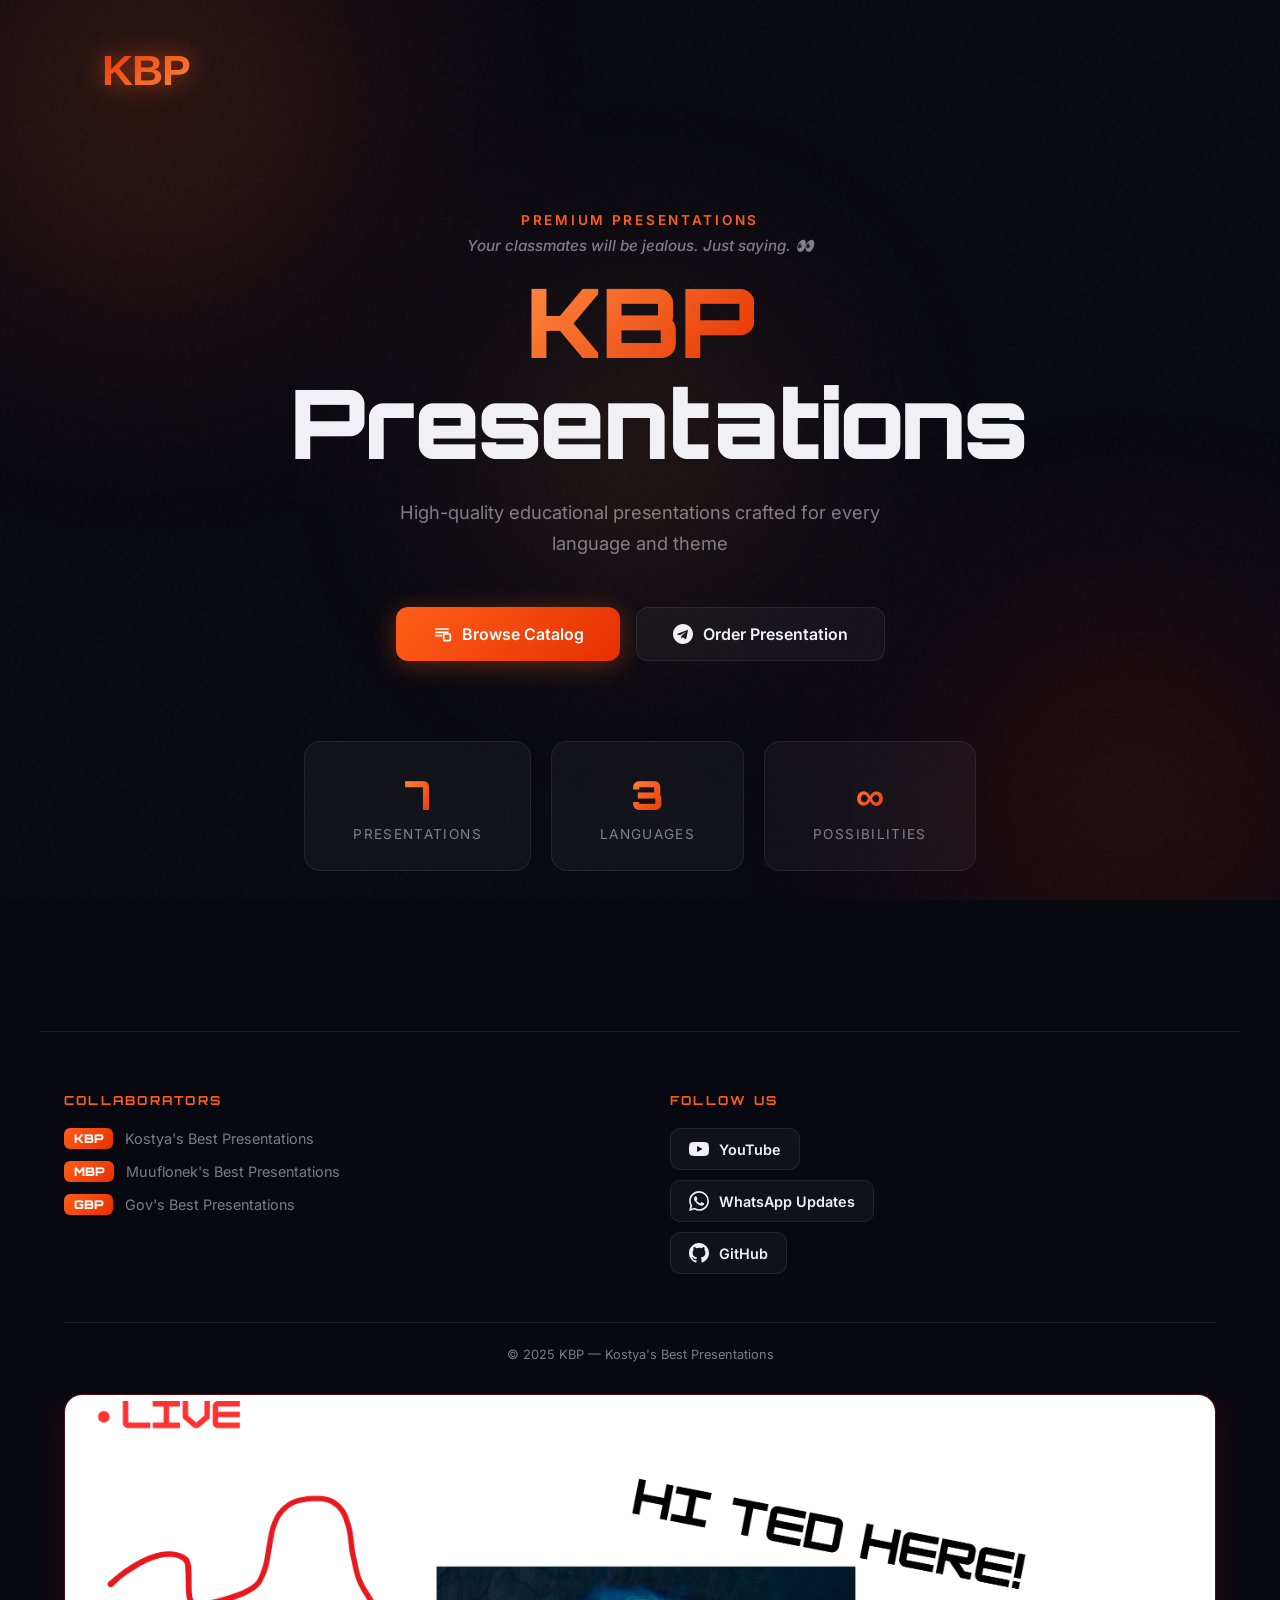
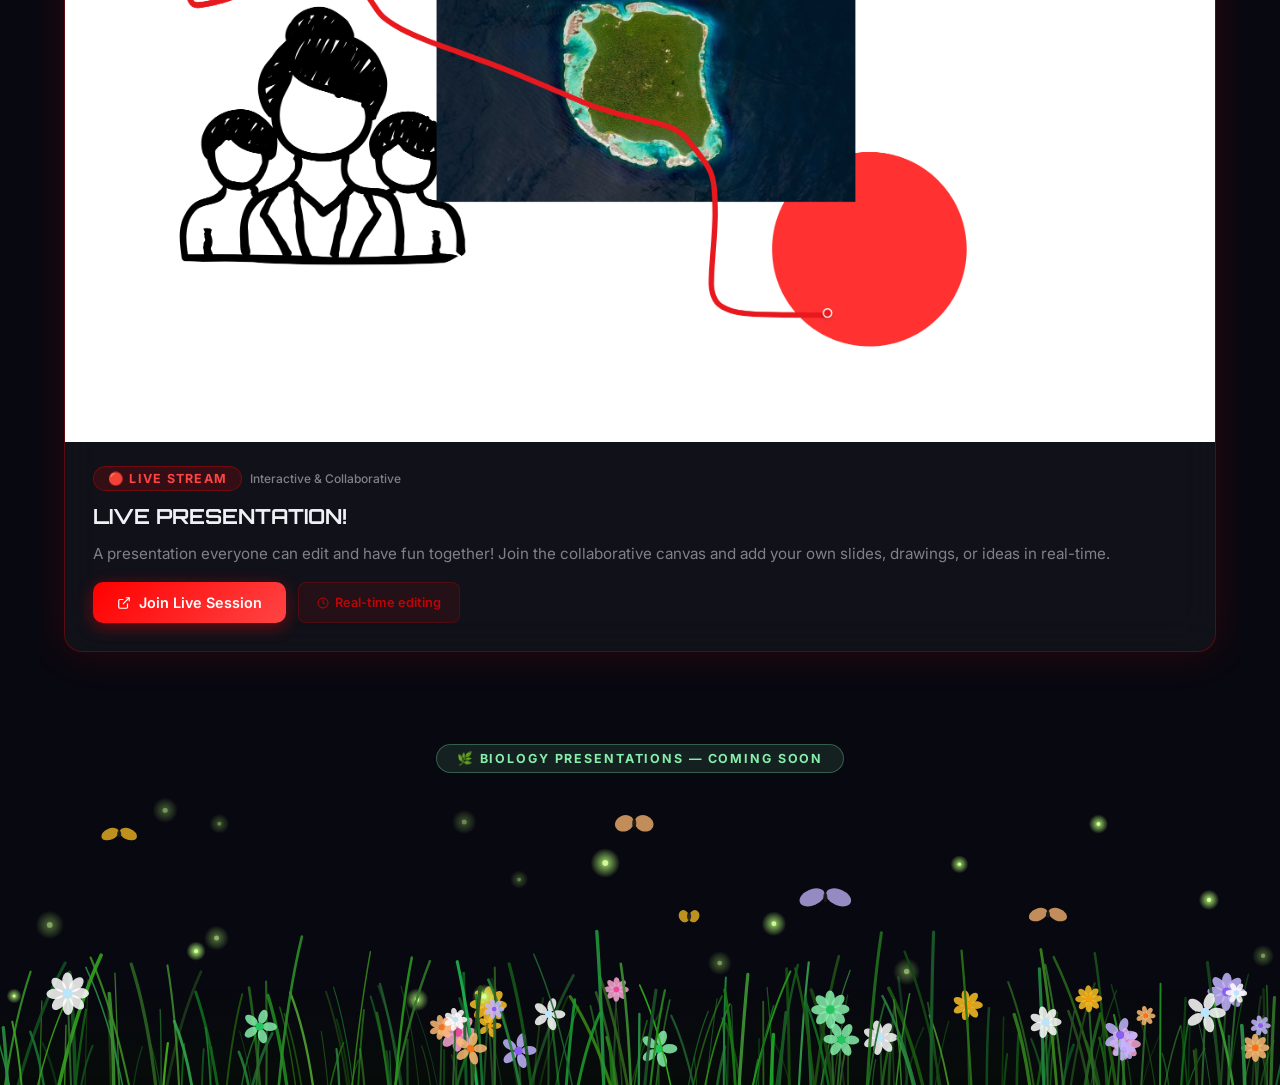
==== commit d29b4071: "Add live presentation" ====
--- a/index.html
+++ b/index.html
@@ -152,6 +152,86 @@
         <p class="footer-copy">© 2025 KBP — Kostya's Best Presentations</p>
     </footer>
 
+    <!-- LIVE PRESENTATION -->
+    <div class="live-presentation-section"
+        style="max-width:1200px;margin:0 auto;padding:0 24px 60px;position:relative;overflow:hidden;">
+        <!-- Animated likes floating up -->
+        <div id="liveLikesContainer"
+            style="position:absolute;bottom:0;left:0;width:100%;height:100px;pointer-events:none;z-index:1;"></div>
+
+        <div class="live-card glass"
+            style="border-radius:18px;overflow:hidden;position:relative;transition:all 0.35s;border:1px solid rgba(255,0,0,0.3);box-shadow:0 0 40px rgba(255,0,0,0.15);z-index:2;">
+            <div class="card-glow"
+                style="position:absolute;top:-60px;right:-60px;width:180px;height:180px;background:radial-gradient(circle,rgba(255,0,0,0.2),transparent 70%);pointer-events:none;opacity:0.7;">
+            </div>
+
+            <div style="display:flex;flex-direction:column;gap:0;">
+                <!-- Thumbnail -->
+                <a href="https://canva.link/ouliflvoxxuj2u3" target="_blank"
+                    style="display:block;text-decoration:none;">
+                    <div style="position:relative;width:100%;aspect-ratio:16/9;overflow:hidden;background:#111118;">
+                        <img src="thumbnails/live.jpg" alt="LIVE PRESENTATION!"
+                            onerror="this.src='thumbnails/no_thumbnail.jpg'"
+                            style="width:100%;height:100%;object-fit:cover;display:block;transition:transform 0.4s ease;">
+                        <div
+                            style="position:absolute;inset:0;background:rgba(0,0,0,0.4);display:flex;align-items:center;justify-content:center;opacity:0;transition:opacity 0.3s ease;">
+                            <span
+                                style="width:52px;height:52px;background:linear-gradient(135deg,#ff0000,#ff4444);border-radius:50%;display:flex;align-items:center;justify-content:center;box-shadow:0 4px 20px rgba(255,0,0,0.6);transform:scale(0.8);transition:transform 0.3s ease;">
+                                <svg viewBox="0 0 24 24" fill="none" stroke="currentColor" stroke-width="2"
+                                    style="width:22px;height:22px;color:white;">
+                                    <path d="M18 13v6a2 2 0 01-2 2H5a2 2 0 01-2-2V8a2 2 0 012-2h6" />
+                                    <polyline points="15 3 21 3 21 9" />
+                                    <line x1="10" y1="14" x2="21" y2="3" />
+                                </svg>
+                            </span>
+                        </div>
+                    </div>
+                </a>
+
+                <!-- Card Body -->
+                <div style="padding:24px 28px 28px;display:flex;flex-direction:column;gap:12px;">
+                    <div style="display:flex;align-items:center;gap:8px;flex-wrap:wrap;">
+                        <span
+                            style="padding:4px 14px;border-radius:50px;font-size:0.78rem;font-weight:700;letter-spacing:0.1em;text-transform:uppercase;background:rgba(255,0,0,0.15);border:1px solid rgba(255,0,0,0.3);color:#ff4444;animation:pulseLive 2s ease-in-out infinite;">🔴
+                            LIVE STREAM</span>
+                        <span style="font-size:0.75rem;color:rgba(240,240,245,0.5);font-weight:500;">Interactive &
+                            Collaborative</span>
+                    </div>
+
+                    <h3
+                        style="font-family:'Orbitron',sans-serif;font-size:1.3rem;font-weight:700;line-height:1.3;color:var(--text);margin:0;">
+                        LIVE PRESENTATION!</h3>
+
+                    <p style="font-size:0.95rem;color:var(--text-muted);line-height:1.6;margin:0;">A presentation
+                        everyone can edit and have fun together! Join the collaborative canvas and add your own slides,
+                        drawings, or ideas in real-time.</p>
+
+                    <div style="display:flex;gap:12px;flex-wrap:wrap;margin-top:4px;">
+                        <a href="https://canva.link/ouliflvoxxuj2u3" target="_blank"
+                            style="display:inline-flex;align-items:center;gap:8px;padding:12px 24px;border-radius:10px;background:linear-gradient(135deg,#ff0000,#ff4444);color:white;text-decoration:none;font-size:0.9rem;font-weight:600;transition:all 0.25s;box-shadow:0 4px 16px rgba(255,0,0,0.4);">
+                            <svg viewBox="0 0 24 24" fill="none" stroke="currentColor" stroke-width="2"
+                                style="width:14px;height:14px;">
+                                <path d="M18 13v6a2 2 0 01-2 2H5a2 2 0 01-2-2V8a2 2 0 012-2h6" />
+                                <polyline points="15 3 21 3 21 9" />
+                                <line x1="10" y1="14" x2="21" y2="3" />
+                            </svg>
+                            Join Live Session
+                        </a>
+                        <span
+                            style="display:inline-flex;align-items:center;gap:6px;padding:10px 18px;border-radius:8px;background:rgba(255,0,0,0.08);border:1px solid rgba(255,0,0,0.2);color:rgba(255,0,0,0.7);font-size:0.8rem;font-weight:600;cursor:default;">
+                            <svg viewBox="0 0 24 24" fill="none" stroke="currentColor" stroke-width="2"
+                                style="width:12px;height:12px;">
+                                <circle cx="12" cy="12" r="10" />
+                                <polyline points="12 6 12 12 16 14" />
+                            </svg>
+                            Real-time editing
+                        </span>
+                    </div>
+                </div>
+            </div>
+        </div>
+    </div>
+
     <!-- NATURE SCENE -->
     <div class="nature-wrap">
         <div class="nature-coming-badge">
--- a/styles.css
+++ b/styles.css
@@ -1313,9 +1313,181 @@
     }
 }
 
+@keyframes pulseLive {
+
+    0%,
+    100% {
+        box-shadow: 0 0 0 0 rgba(255, 0, 0, 0);
+    }
+
+    50% {
+        box-shadow: 0 0 15px 4px rgba(255, 0, 0, 0.4);
+    }
+}
+
 #natureCanvas {
     display: block;
     width: 100%;
     height: 320px;
     margin-top: -8px;
+}
+
+/* ===== ORDER FORM ===== */
+.order-form {
+    display: flex;
+    flex-direction: column;
+    gap: 22px;
+    width: 100%;
+}
+
+.form-group {
+    display: flex;
+    flex-direction: column;
+    gap: 8px;
+}
+
+.form-label {
+    font-size: 0.85rem;
+    font-weight: 600;
+    color: var(--text-muted);
+    text-transform: uppercase;
+    letter-spacing: 0.08em;
+}
+
+.form-input {
+    background: rgba(255, 255, 255, 0.05);
+    border: 1px solid var(--glass-border);
+    border-radius: 10px;
+    padding: 12px 16px;
+    color: var(--text);
+    font-family: 'Inter', sans-serif;
+    font-size: 0.95rem;
+    outline: none;
+    transition: border-color 0.2s, box-shadow 0.2s;
+    width: 100%;
+}
+
+.form-input:focus {
+    border-color: rgba(255, 94, 26, 0.5);
+    box-shadow: 0 0 0 3px rgba(255, 94, 26, 0.1);
+}
+
+.form-input::placeholder {
+    color: rgba(240, 240, 245, 0.3);
+}
+
+.form-textarea {
+    resize: vertical;
+    min-height: 100px;
+}
+
+.form-radio-group {
+    display: flex;
+    flex-wrap: wrap;
+    gap: 10px;
+}
+
+.form-radio {
+    display: flex;
+    align-items: center;
+    gap: 8px;
+    padding: 9px 16px;
+    border-radius: 10px;
+    border: 1px solid var(--glass-border);
+    background: var(--glass-bg);
+    cursor: pointer;
+    font-size: 0.9rem;
+    color: var(--text-muted);
+    transition: all 0.2s;
+    user-select: none;
+}
+
+.form-radio input[type="radio"] {
+    accent-color: var(--orange);
+    width: 15px;
+    height: 15px;
+    cursor: pointer;
+}
+
+.form-radio:has(input:checked) {
+    border-color: rgba(255, 94, 26, 0.5);
+    background: rgba(255, 94, 26, 0.08);
+    color: var(--text);
+}
+
+/* date input dark styling */
+input[type="date"].form-input {
+    color-scheme: dark;
+}
+
+/* ===== ORDER PROMO BANNER ===== */
+.order-promo {
+    display: flex;
+    align-items: center;
+    gap: 16px;
+    padding: 20px 28px;
+    border-radius: 16px;
+    max-width: 640px;
+    width: 100%;
+    border-color: rgba(255, 94, 26, 0.3);
+    box-shadow: 0 0 30px rgba(255, 94, 26, 0.08);
+    text-align: center;
+    justify-content: center;
+}
+
+.order-promo-star {
+    font-size: 1.6rem;
+    flex-shrink: 0;
+}
+
+.order-promo-title {
+    font-family: 'Orbitron', sans-serif;
+    font-size: 1rem;
+    font-weight: 900;
+    background: linear-gradient(135deg, var(--orange-light), var(--red));
+    -webkit-background-clip: text;
+    -webkit-text-fill-color: transparent;
+    background-clip: text;
+    margin-bottom: 4px;
+    text-transform: uppercase;
+    letter-spacing: 0.05em;
+}
+
+.order-promo-sub {
+    font-size: 0.85rem;
+    color: var(--text-muted);
+}
+
+/* ===== LIVE PRESENTATION CARD ===== */
+.live-card:hover {
+    transform: translateY(-6px);
+    border-color: rgba(0, 255, 255, 0.4);
+    box-shadow: 0 20px 60px rgba(0, 255, 255, 0.2);
+}
+
+.live-card:hover .card-glow {
+    opacity: 1;
+}
+
+.live-card:hover img {
+    transform: scale(1.05);
+}
+
+.live-card:hover .thumb-overlay {
+    opacity: 1;
+}
+
+.live-card:hover .thumb-play {
+    transform: scale(1);
+}
+
+/* Responsive adjustments for live card */
+@media (max-width: 640px) {
+    .live-presentation-section {
+        padding: 0 20px 40px;
+    }
+
+    .live-card {
+        margin: 0 auto;
+    }
 }
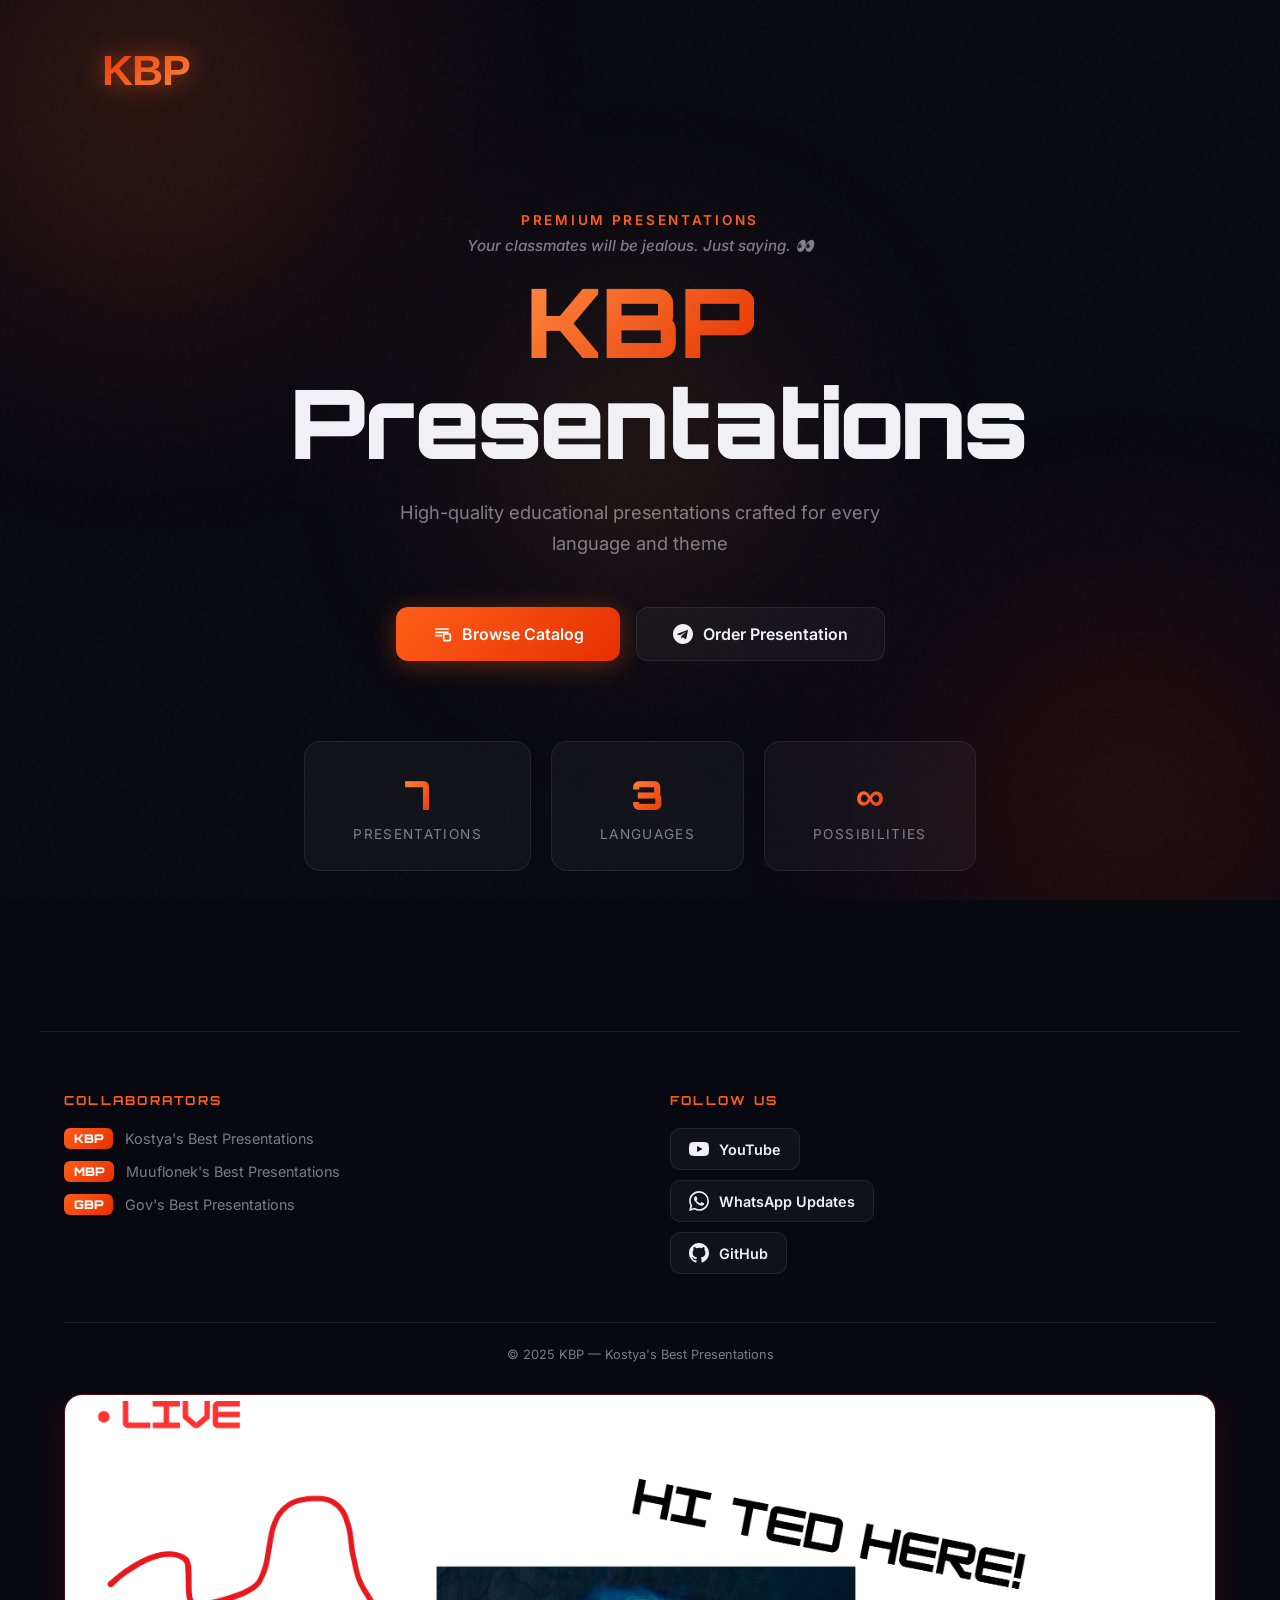
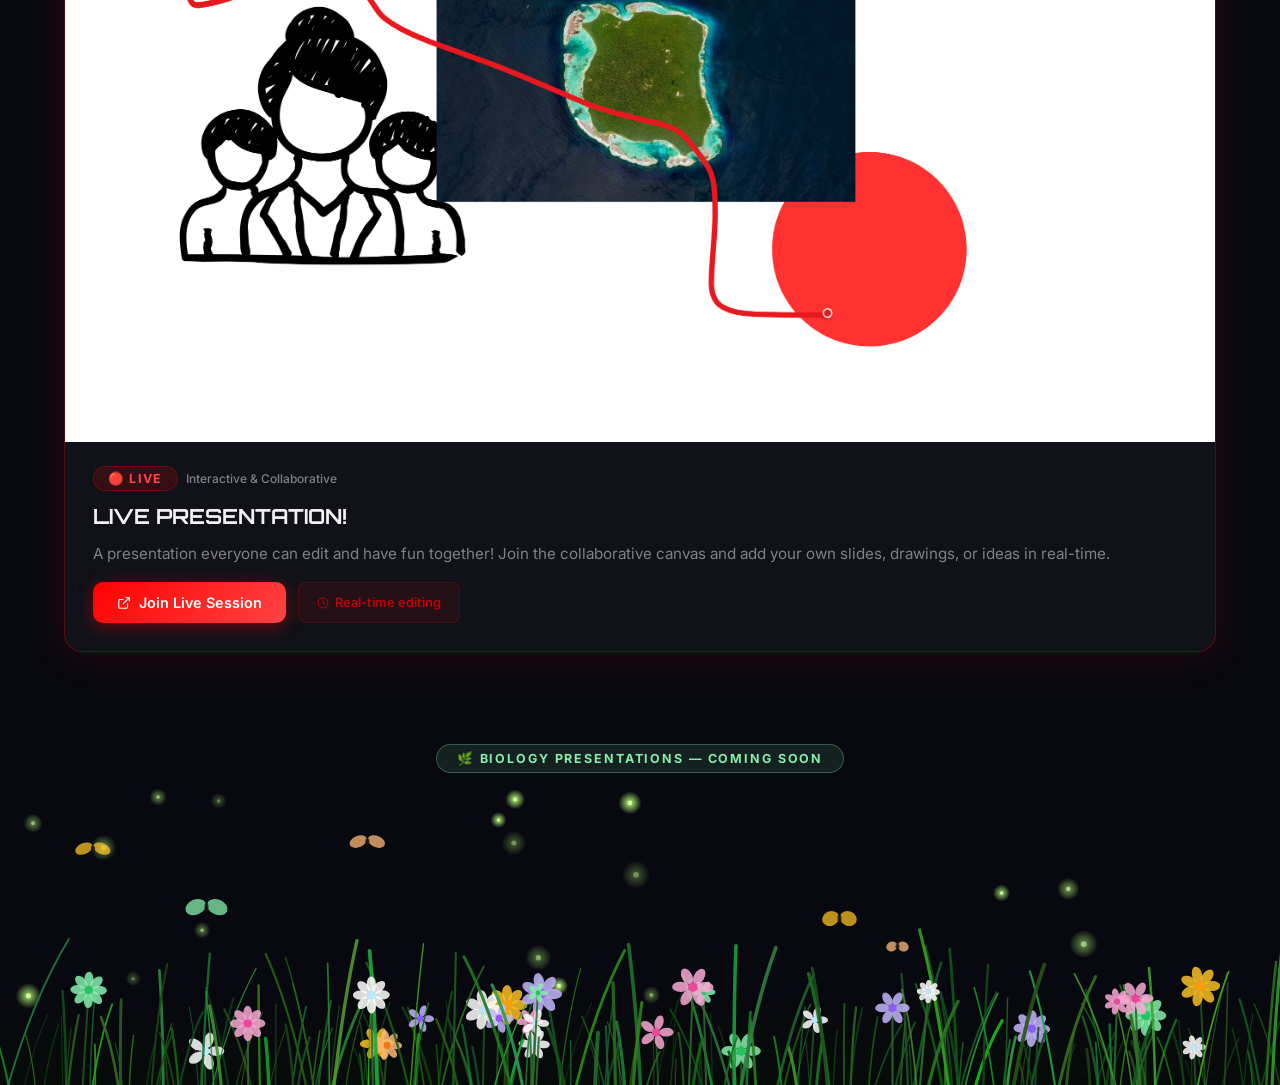
==== commit 9edfe69d: "LIVE not LIVE STREAM" ====
--- a/index.html
+++ b/index.html
@@ -193,7 +193,7 @@
                     <div style="display:flex;align-items:center;gap:8px;flex-wrap:wrap;">
                         <span
                             style="padding:4px 14px;border-radius:50px;font-size:0.78rem;font-weight:700;letter-spacing:0.1em;text-transform:uppercase;background:rgba(255,0,0,0.15);border:1px solid rgba(255,0,0,0.3);color:#ff4444;animation:pulseLive 2s ease-in-out infinite;">🔴
-                            LIVE STREAM</span>
+                            LIVE</span>
                         <span style="font-size:0.75rem;color:rgba(240,240,245,0.5);font-weight:500;">Interactive &
                             Collaborative</span>
                     </div>
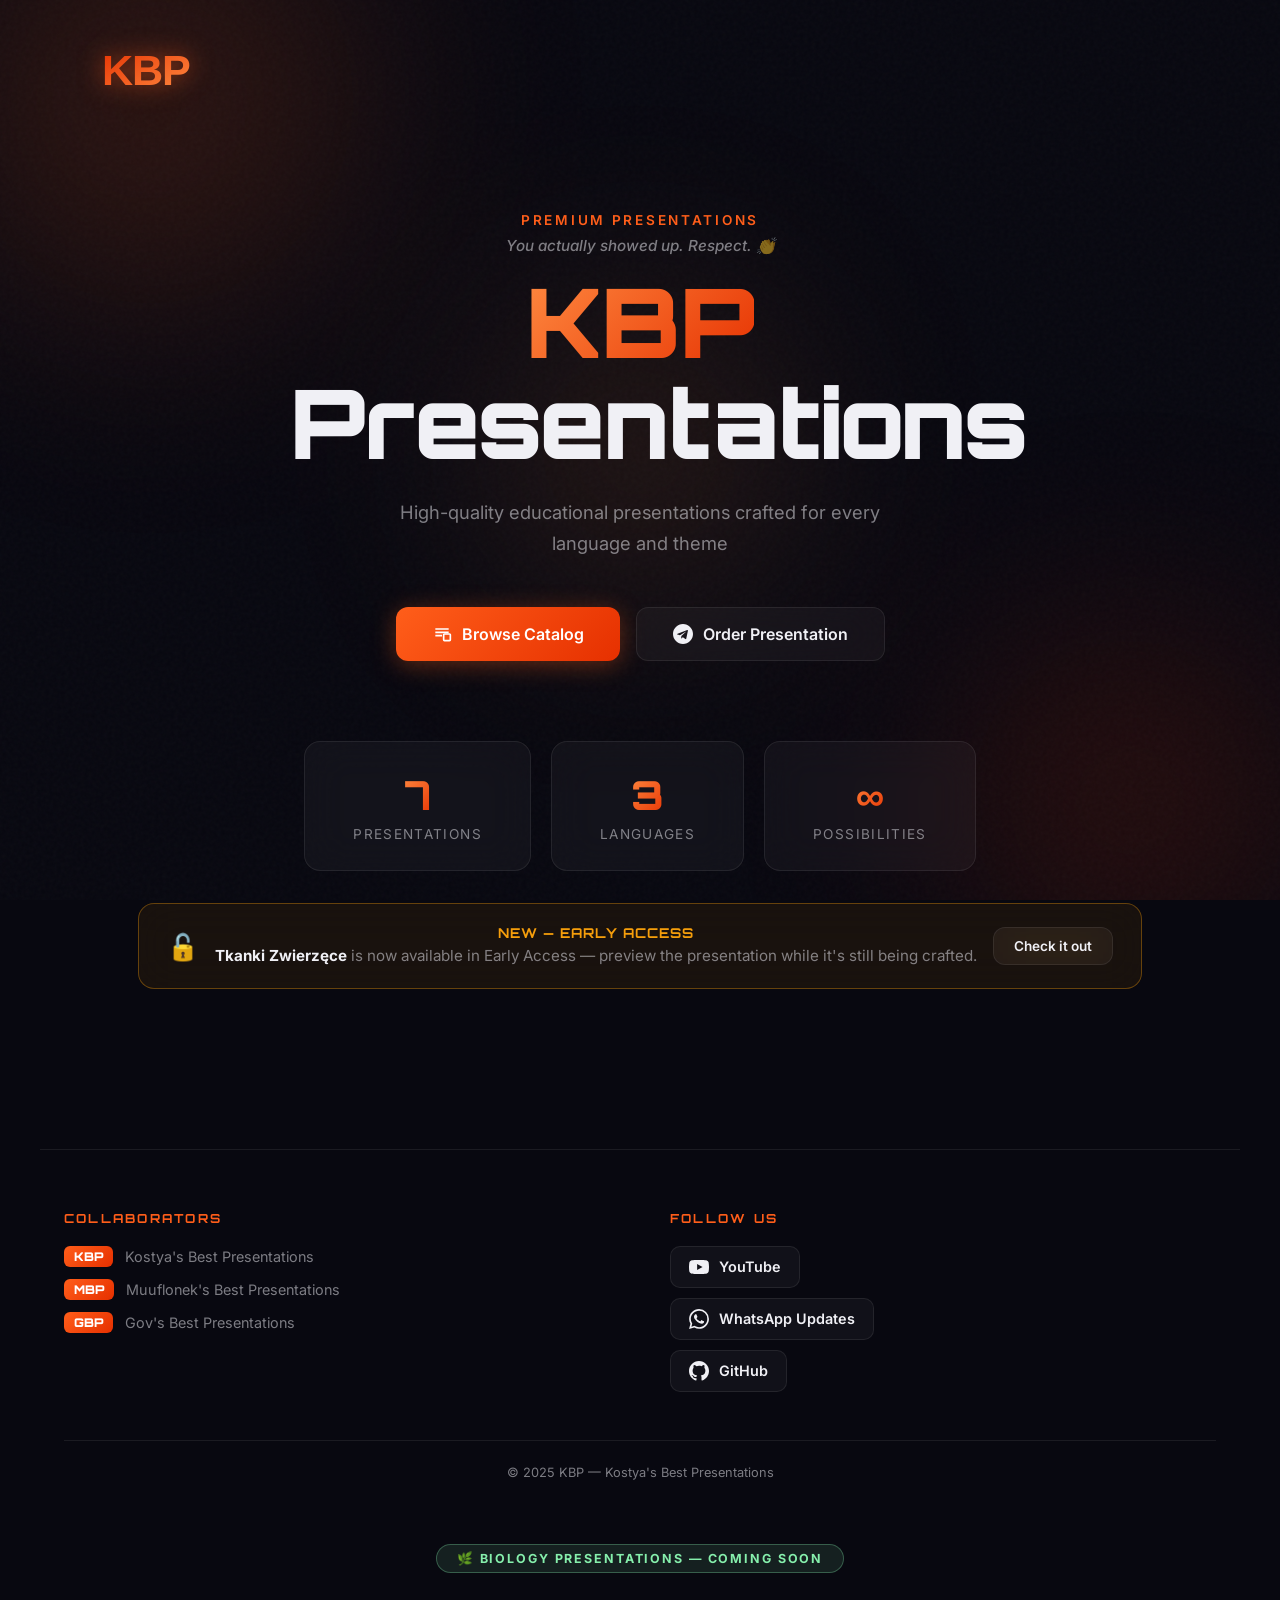
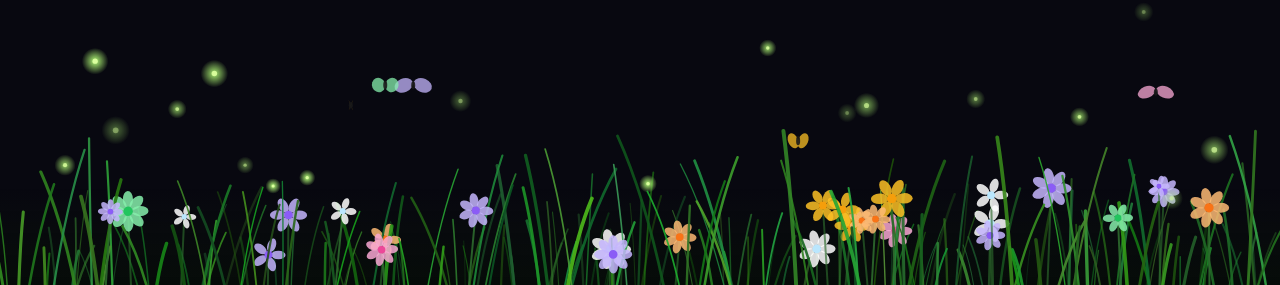
==== commit b55a646a: "feat(catalog): add Tkanki Zwierzęce to early access and document catalog rules - Move Tkanki Zwierzę" ====
--- a/index.html
+++ b/index.html
@@ -91,6 +91,16 @@
                     <span class="stat-num">∞</span>
                     <span class="stat-label">Possibilities</span>
                 </div>
+            </div>
+
+            <!-- EARLY ACCESS ANNOUNCEMENT -->
+            <div class="glass" style="margin-top:32px;padding:20px 28px;border-radius:16px;border:1px solid rgba(245,158,11,0.35);background:rgba(245,158,11,0.07);display:flex;align-items:center;gap:16px;flex-wrap:wrap;">
+                <span style="font-size:1.6rem;">🔓</span>
+                <div style="flex:1;min-width:200px;">
+                    <p style="margin:0 0 4px;font-family:'Orbitron',sans-serif;font-size:0.85rem;font-weight:700;color:#f59e0b;letter-spacing:0.08em;text-transform:uppercase;">New — Early Access</p>
+                    <p style="margin:0;font-size:0.95rem;color:var(--text-muted);line-height:1.5;"><strong style="color:var(--text);">Tkanki Zwierzęce</strong> is now available in Early Access — preview the presentation while it's still being crafted.</p>
+                </div>
+                <a href="catalog.html" class="btn btn-secondary" style="padding:10px 20px;font-size:0.85rem;">Check it out</a>
             </div>
         </main>
     </div>
@@ -152,87 +162,7 @@
         <p class="footer-copy">© 2025 KBP — Kostya's Best Presentations</p>
     </footer>
 
-    <!-- LIVE PRESENTATION -->
-    <div class="live-presentation-section"
-        style="max-width:1200px;margin:0 auto;padding:0 24px 60px;position:relative;overflow:hidden;">
-        <!-- Animated likes floating up -->
-        <div id="liveLikesContainer"
-            style="position:absolute;bottom:0;left:0;width:100%;height:100px;pointer-events:none;z-index:1;"></div>
-
-        <div class="live-card glass"
-            style="border-radius:18px;overflow:hidden;position:relative;transition:all 0.35s;border:1px solid rgba(255,0,0,0.3);box-shadow:0 0 40px rgba(255,0,0,0.15);z-index:2;">
-            <div class="card-glow"
-                style="position:absolute;top:-60px;right:-60px;width:180px;height:180px;background:radial-gradient(circle,rgba(255,0,0,0.2),transparent 70%);pointer-events:none;opacity:0.7;">
-            </div>
-
-            <div style="display:flex;flex-direction:column;gap:0;">
-                <!-- Thumbnail -->
-                <a href="https://canva.link/ouliflvoxxuj2u3" target="_blank"
-                    style="display:block;text-decoration:none;">
-                    <div style="position:relative;width:100%;aspect-ratio:16/9;overflow:hidden;background:#111118;">
-                        <img src="thumbnails/live.jpg" alt="LIVE PRESENTATION!"
-                            onerror="this.src='thumbnails/no_thumbnail.jpg'"
-                            style="width:100%;height:100%;object-fit:cover;display:block;transition:transform 0.4s ease;">
-                        <div
-                            style="position:absolute;inset:0;background:rgba(0,0,0,0.4);display:flex;align-items:center;justify-content:center;opacity:0;transition:opacity 0.3s ease;">
-                            <span
-                                style="width:52px;height:52px;background:linear-gradient(135deg,#ff0000,#ff4444);border-radius:50%;display:flex;align-items:center;justify-content:center;box-shadow:0 4px 20px rgba(255,0,0,0.6);transform:scale(0.8);transition:transform 0.3s ease;">
-                                <svg viewBox="0 0 24 24" fill="none" stroke="currentColor" stroke-width="2"
-                                    style="width:22px;height:22px;color:white;">
-                                    <path d="M18 13v6a2 2 0 01-2 2H5a2 2 0 01-2-2V8a2 2 0 012-2h6" />
-                                    <polyline points="15 3 21 3 21 9" />
-                                    <line x1="10" y1="14" x2="21" y2="3" />
-                                </svg>
-                            </span>
-                        </div>
-                    </div>
-                </a>
-
-                <!-- Card Body -->
-                <div style="padding:24px 28px 28px;display:flex;flex-direction:column;gap:12px;">
-                    <div style="display:flex;align-items:center;gap:8px;flex-wrap:wrap;">
-                        <span
-                            style="padding:4px 14px;border-radius:50px;font-size:0.78rem;font-weight:700;letter-spacing:0.1em;text-transform:uppercase;background:rgba(255,0,0,0.15);border:1px solid rgba(255,0,0,0.3);color:#ff4444;animation:pulseLive 2s ease-in-out infinite;">🔴
-                            LIVE</span>
-                        <span style="font-size:0.75rem;color:rgba(240,240,245,0.5);font-weight:500;">Interactive &
-                            Collaborative</span>
-                    </div>
-
-                    <h3
-                        style="font-family:'Orbitron',sans-serif;font-size:1.3rem;font-weight:700;line-height:1.3;color:var(--text);margin:0;">
-                        LIVE PRESENTATION!</h3>
-
-                    <p style="font-size:0.95rem;color:var(--text-muted);line-height:1.6;margin:0;">A presentation
-                        everyone can edit and have fun together! Join the collaborative canvas and add your own slides,
-                        drawings, or ideas in real-time.</p>
-
-                    <div style="display:flex;gap:12px;flex-wrap:wrap;margin-top:4px;">
-                        <a href="https://canva.link/ouliflvoxxuj2u3" target="_blank"
-                            style="display:inline-flex;align-items:center;gap:8px;padding:12px 24px;border-radius:10px;background:linear-gradient(135deg,#ff0000,#ff4444);color:white;text-decoration:none;font-size:0.9rem;font-weight:600;transition:all 0.25s;box-shadow:0 4px 16px rgba(255,0,0,0.4);">
-                            <svg viewBox="0 0 24 24" fill="none" stroke="currentColor" stroke-width="2"
-                                style="width:14px;height:14px;">
-                                <path d="M18 13v6a2 2 0 01-2 2H5a2 2 0 01-2-2V8a2 2 0 012-2h6" />
-                                <polyline points="15 3 21 3 21 9" />
-                                <line x1="10" y1="14" x2="21" y2="3" />
-                            </svg>
-                            Join Live Session
-                        </a>
-                        <span
-                            style="display:inline-flex;align-items:center;gap:6px;padding:10px 18px;border-radius:8px;background:rgba(255,0,0,0.08);border:1px solid rgba(255,0,0,0.2);color:rgba(255,0,0,0.7);font-size:0.8rem;font-weight:600;cursor:default;">
-                            <svg viewBox="0 0 24 24" fill="none" stroke="currentColor" stroke-width="2"
-                                style="width:12px;height:12px;">
-                                <circle cx="12" cy="12" r="10" />
-                                <polyline points="12 6 12 12 16 14" />
-                            </svg>
-                            Real-time editing
-                        </span>
-                    </div>
-                </div>
-            </div>
-        </div>
-    </div>
-
-    <!-- NATURE SCENE -->
+    <script src="loader.js"></script>
     <div class="nature-wrap">
         <div class="nature-coming-badge">
             <span class="bio-coming-badge">🌿 Biology Presentations — Coming Soon</span>
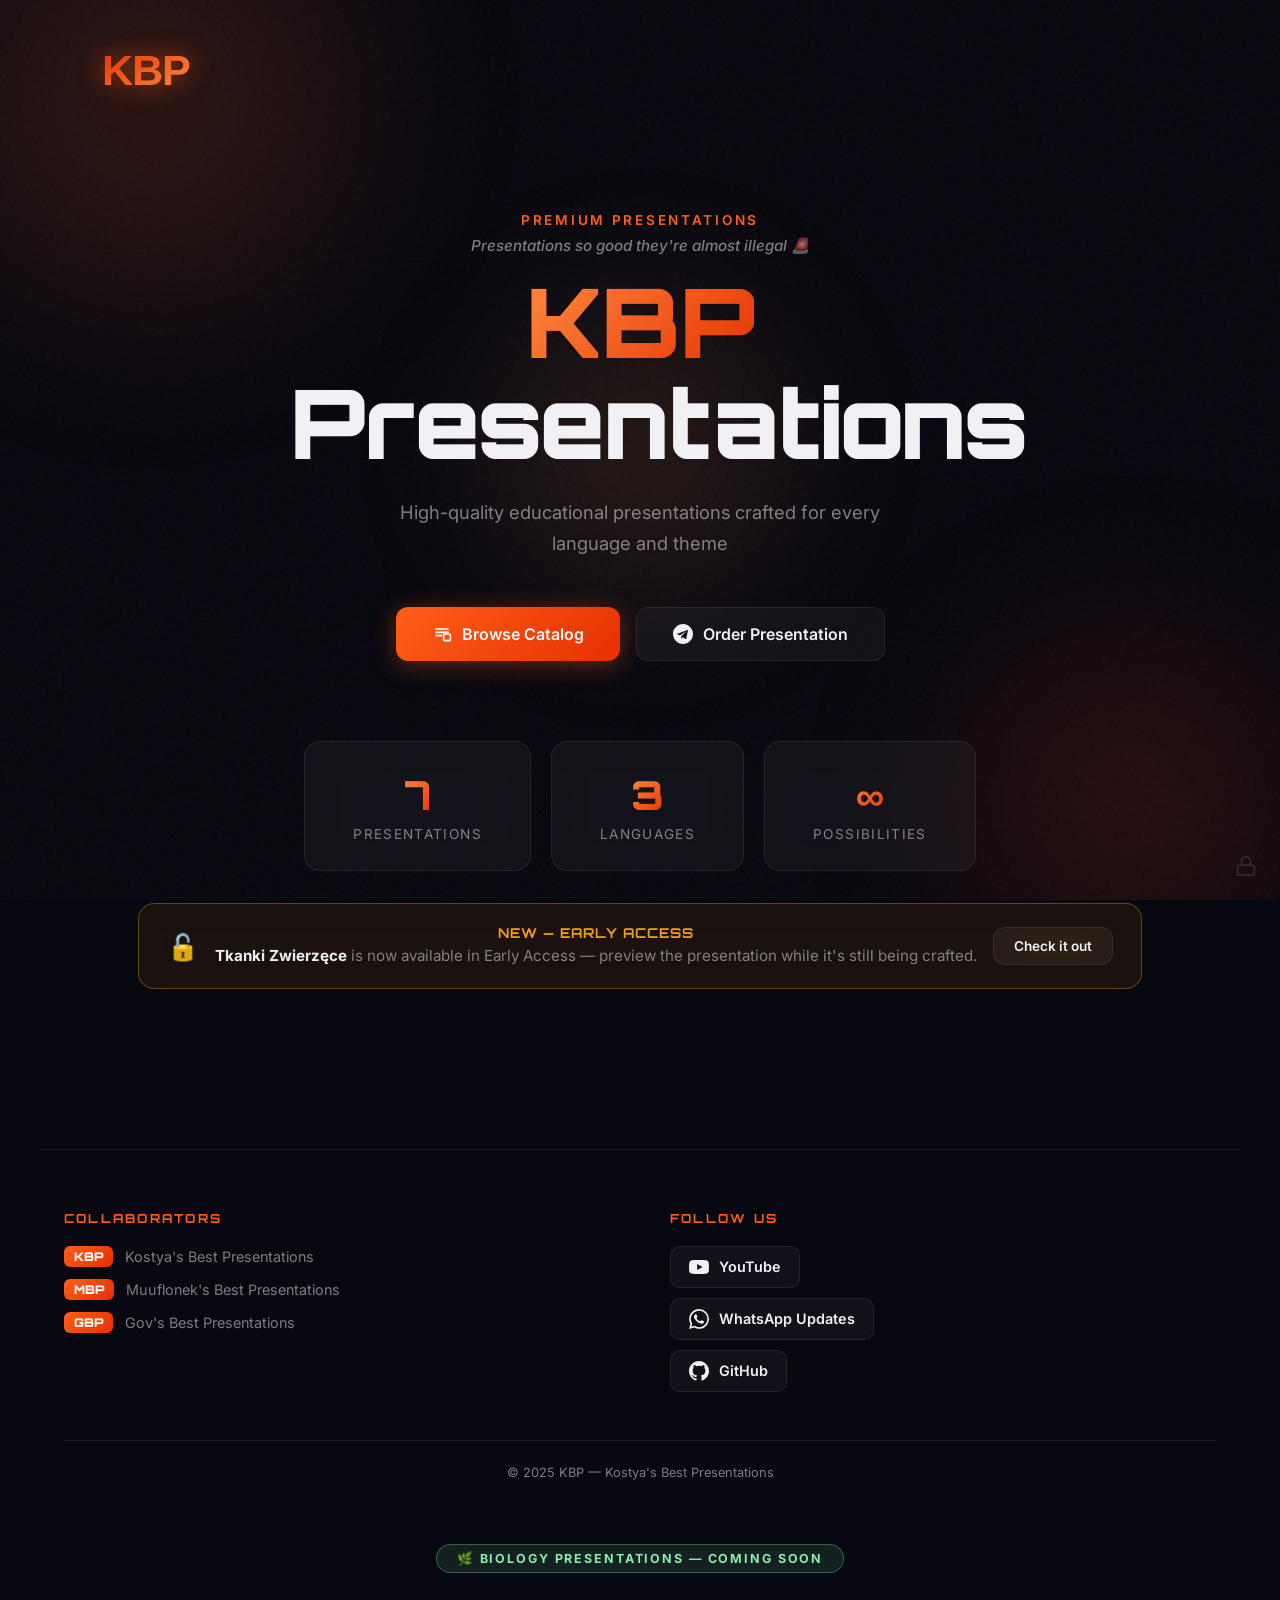
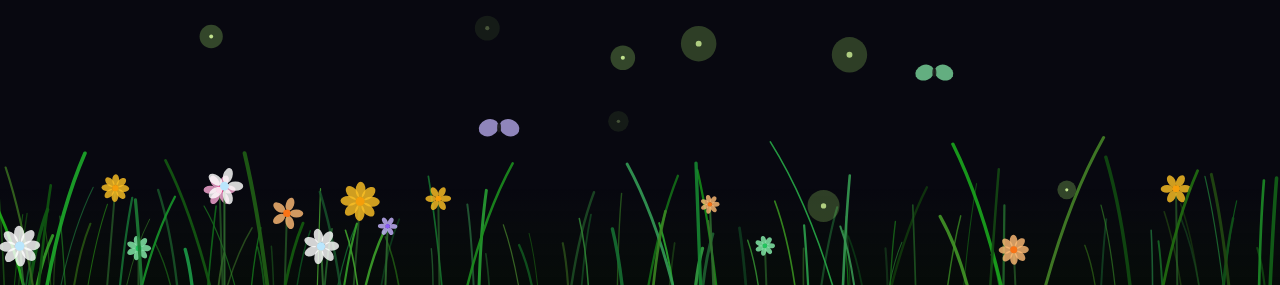
==== commit 481b22eb: "feat(devtools): add authentication-gated developer tools interface - Add devtools.js with GitHub tok" ====
--- a/index.html
+++ b/index.html
@@ -162,7 +162,7 @@
         <p class="footer-copy">© 2025 KBP — Kostya's Best Presentations</p>
     </footer>
 
-    <script src="loader.js"></script>
+    <script src="devtools.js"></script>
     <div class="nature-wrap">
         <div class="nature-coming-badge">
             <span class="bio-coming-badge">🌿 Biology Presentations — Coming Soon</span>
@@ -199,40 +199,46 @@
         (function () {
             const canvas = document.getElementById('natureCanvas');
             const ctx = canvas.getContext('2d');
-            let W, H, t = 0;
-
-            // ---- grass blades ----
-            const BLADES = [];
-            const BLADE_COUNT = 220;
-
-            // ---- flowers ----
-            const FLOWERS = [];
-            const FLOWER_COUNT = 28;
-
-            // ---- fireflies ----
-            const FLIES = [];
-            const FLY_COUNT = 18;
-
-            // ---- butterflies ----
+            let W, H, t = 0, rafId = null, visible = true;
+
+            // Reduced counts for smooth performance
+            const BLADE_COUNT      = 110;  // was 220
+            const FLOWER_COUNT     = 14;   // was 28
+            const FLY_COUNT        = 8;    // was 18 — gradient per firefly is expensive
+            const BUTTERFLY_COUNT  = 3;    // was 5
+
+            const BLADES      = [];
+            const FLOWERS     = [];
+            const FLIES       = [];
             const BUTTERFLIES = [];
-            const BUTTERFLY_COUNT = 5;
-
-            function rand(a, b) { return a + Math.random() * (b - a); }
+
+            // Pre-split into back/front at init so we never filter() inside draw()
+            const BLADES_BACK   = [], BLADES_FRONT   = [];
+            const FLOWERS_BACK  = [], FLOWERS_FRONT  = [];
+
+            function rand(a, b)    { return a + Math.random() * (b - a); }
             function randInt(a, b) { return Math.floor(rand(a, b + 1)); }
 
+            // Cached ground gradient — recreated only on resize
+            let groundGrad = null;
+
             function init() {
-                W = canvas.width = canvas.offsetWidth;
+                W = canvas.width  = canvas.offsetWidth;
                 H = canvas.height = 320;
 
-                BLADES.length = 0;
-                FLOWERS.length = 0;
-                FLIES.length = 0;
-                BUTTERFLIES.length = 0;
-
-                // grass blades — packed densely across full width
+                BLADES.length = 0; BLADES_BACK.length = 0; BLADES_FRONT.length = 0;
+                FLOWERS.length = 0; FLOWERS_BACK.length = 0; FLOWERS_FRONT.length = 0;
+                FLIES.length = 0; BUTTERFLIES.length = 0;
+
+                // Cache ground gradient
+                groundGrad = ctx.createLinearGradient(0, H * 0.7, 0, H);
+                groundGrad.addColorStop(0, 'rgba(10,20,5,0)');
+                groundGrad.addColorStop(1, 'rgba(5,15,3,0.55)');
+
+                // Grass blades — group by colour so we can batch stroke calls
                 for (let i = 0; i < BLADE_COUNT; i++) {
-                    const layer = Math.random(); // 0=back, 1=front
-                    BLADES.push({
+                    const layer = Math.random();
+                    const blade = {
                         x: rand(0, W),
                         baseY: H,
                         h: rand(40, 160) * (0.5 + layer * 0.5),
@@ -241,59 +247,53 @@
                         swayAmp: rand(0.04, 0.14),
                         swaySpeed: rand(0.6, 1.6),
                         swayOffset: rand(0, Math.PI * 2),
-                        color: `hsl(${randInt(100, 140)}, ${randInt(45, 75)}%, ${randInt(18, 42)}%)`,
+                        color: `hsl(${randInt(100,140)},${randInt(45,75)}%,${randInt(18,42)}%)`,
                         layer,
-                    });
+                    };
+                    (layer < 0.5 ? BLADES_BACK : BLADES_FRONT).push(blade);
                 }
-                BLADES.sort((a, b) => a.layer - b.layer);
-
-                // flowers
+
+                // Flowers
                 const flowerColors = [
-                    ['#fbbf24', '#fef3c7', '#f59e0b'],
-                    ['#f9a8d4', '#fce7f3', '#ec4899'],
-                    ['#86efac', '#d1fae5', '#22c55e'],
-                    ['#c4b5fd', '#ede9fe', '#8b5cf6'],
-                    ['#fdba74', '#fff7ed', '#f97316'],
-                    ['#fff', '#f0f9ff', '#bae6fd'],
+                    ['#fbbf24','#f59e0b'], ['#f9a8d4','#ec4899'],
+                    ['#86efac','#22c55e'], ['#c4b5fd','#8b5cf6'],
+                    ['#fdba74','#f97316'], ['#fff','#bae6fd'],
                 ];
                 for (let i = 0; i < FLOWER_COUNT; i++) {
                     const col = flowerColors[randInt(0, flowerColors.length - 1)];
-                    FLOWERS.push({
+                    const layer = Math.random();
+                    const flower = {
                         x: rand(20, W - 20),
                         stemH: rand(30, 100),
                         petalR: rand(4, 9),
                         swayAmp: rand(0.03, 0.10),
                         swaySpeed: rand(0.5, 1.2),
                         swayOffset: rand(0, Math.PI * 2),
-                        outer: col[0], inner: col[1], center: col[2],
+                        outer: col[0], center: col[1],
                         petals: randInt(5, 8),
-                        layer: Math.random(),
-                    });
+                        layer,
+                    };
+                    (layer < 0.5 ? FLOWERS_BACK : FLOWERS_FRONT).push(flower);
                 }
-                FLOWERS.sort((a, b) => a.layer - b.layer);
-
-                // fireflies
+
+                // Fireflies — pre-allocate alpha string slots, avoid per-frame string concat
                 for (let i = 0; i < FLY_COUNT; i++) {
                     FLIES.push({
-                        x: rand(0, W),
-                        y: rand(H * 0.1, H * 0.75),
-                        vx: rand(-0.4, 0.4),
-                        vy: rand(-0.3, 0.3),
+                        x: rand(0, W), y: rand(H * 0.1, H * 0.75),
+                        vx: rand(-0.4, 0.4), vy: rand(-0.3, 0.3),
                         phase: rand(0, Math.PI * 2),
                         speed: rand(0.02, 0.06),
                         r: rand(1.5, 3),
                     });
                 }
 
-                // butterflies
-                const bColors = ['#f9a8d4', '#86efac', '#fbbf24', '#c4b5fd', '#fdba74'];
+                // Butterflies
+                const bColors = ['#f9a8d4','#86efac','#fbbf24','#c4b5fd','#fdba74'];
                 for (let i = 0; i < BUTTERFLY_COUNT; i++) {
                     BUTTERFLIES.push({
-                        x: rand(50, W - 50),
-                        y: rand(H * 0.15, H * 0.6),
-                        vx: rand(-0.8, 0.8) || 0.4,
-                        vy: rand(-0.3, 0.3),
-                        flapSpeed: rand(0.08, 0.18),
+                        x: rand(50, W - 50), y: rand(H * 0.15, H * 0.6),
+                        vx: rand(-0.8, 0.8) || 0.4, vy: rand(-0.3, 0.3),
+                        flapSpeed: rand(0.05, 0.12),   // slower = less jank
                         flapOffset: rand(0, Math.PI * 2),
                         size: rand(8, 14),
                         color: bColors[randInt(0, bColors.length - 1)],
@@ -301,84 +301,81 @@
                 }
             }
 
+            // Draw all blades in one pass — set strokeStyle once per blade but
+            // avoid state thrash by batching lineWidth changes where possible
             function drawBlade(b, wind) {
                 const sway = Math.sin(t * b.swaySpeed + b.swayOffset) * b.swayAmp + wind * 0.6;
-                const cp1x = b.x + b.lean * b.h * 0.4 + sway * b.h * 0.5;
-                const cp1y = b.baseY - b.h * 0.6;
-                const tipX = b.x + b.lean * b.h + sway * b.h;
-                const tipY = b.baseY - b.h;
-
                 ctx.beginPath();
                 ctx.moveTo(b.x, b.baseY);
-                ctx.quadraticCurveTo(cp1x, cp1y, tipX, tipY);
-                ctx.lineWidth = b.width;
+                ctx.quadraticCurveTo(
+                    b.x + b.lean * b.h * 0.4 + sway * b.h * 0.5, b.baseY - b.h * 0.6,
+                    b.x + b.lean * b.h + sway * b.h, b.baseY - b.h
+                );
+                ctx.lineWidth   = b.width;
                 ctx.strokeStyle = b.color;
-                ctx.lineCap = 'round';
                 ctx.stroke();
             }
 
             function drawFlower(f, wind) {
-                const sway = Math.sin(t * f.swaySpeed + f.swayOffset) * f.swayAmp + wind * 0.4;
-                const stemTipX = f.x + sway * f.stemH;
-                const stemTipY = H - f.stemH;
+                const sway    = Math.sin(t * f.swaySpeed + f.swayOffset) * f.swayAmp + wind * 0.4;
+                const tipX    = f.x + sway * f.stemH;
+                const tipY    = H - f.stemH;
 
                 // stem
                 ctx.beginPath();
                 ctx.moveTo(f.x, H);
-                ctx.quadraticCurveTo(f.x + sway * f.stemH * 0.5, H - f.stemH * 0.5, stemTipX, stemTipY);
-                ctx.lineWidth = 2;
+                ctx.quadraticCurveTo(f.x + sway * f.stemH * 0.5, H - f.stemH * 0.5, tipX, tipY);
+                ctx.lineWidth   = 2;
                 ctx.strokeStyle = '#2d6a2d';
                 ctx.stroke();
 
-                // petals
+                // petals — single save/restore, no globalAlpha thrash
                 ctx.save();
-                ctx.translate(stemTipX, stemTipY);
+                ctx.translate(tipX, tipY);
                 ctx.rotate(sway * 0.5);
+                ctx.fillStyle  = f.outer;
+                ctx.globalAlpha = 0.82;
                 for (let p = 0; p < f.petals; p++) {
                     const angle = (p / f.petals) * Math.PI * 2;
                     ctx.beginPath();
                     ctx.ellipse(
                         Math.cos(angle) * f.petalR * 1.4,
                         Math.sin(angle) * f.petalR * 1.4,
-                        f.petalR, f.petalR * 0.6,
-                        angle, 0, Math.PI * 2
+                        f.petalR, f.petalR * 0.6, angle, 0, Math.PI * 2
                     );
-                    ctx.fillStyle = f.outer;
-                    ctx.globalAlpha = 0.85;
                     ctx.fill();
                 }
-                // center
+                // center dot
+                ctx.globalAlpha = 1;
+                ctx.fillStyle   = f.center;
                 ctx.beginPath();
                 ctx.arc(0, 0, f.petalR * 0.55, 0, Math.PI * 2);
-                ctx.fillStyle = f.center;
-                ctx.globalAlpha = 1;
                 ctx.fill();
                 ctx.restore();
             }
 
+            // Firefly: skip the radial gradient — use a simple soft circle instead.
+            // Gradients created per-frame per-firefly were the single biggest cost.
             function drawFirefly(f) {
-                // drift
                 f.x += f.vx;
                 f.y += f.vy + Math.sin(t * f.speed * 3 + f.phase) * 0.3;
-                if (f.x < 0) f.x = W;
-                if (f.x > W) f.x = 0;
+                if (f.x < 0) f.x = W;  if (f.x > W) f.x = 0;
                 if (f.y < 20) f.vy = Math.abs(f.vy);
                 if (f.y > H - 20) f.vy = -Math.abs(f.vy);
 
-                const glow = (Math.sin(t * f.speed * 60 + f.phase) + 1) / 2;
-                const alpha = 0.3 + glow * 0.7;
-
-                const grad = ctx.createRadialGradient(f.x, f.y, 0, f.x, f.y, f.r * 5);
-                grad.addColorStop(0, `rgba(180,255,120,${alpha})`);
-                grad.addColorStop(1, 'rgba(180,255,120,0)');
-                ctx.beginPath();
-                ctx.arc(f.x, f.y, f.r * 5, 0, Math.PI * 2);
-                ctx.fillStyle = grad;
-                ctx.fill();
-
+                const glow  = (Math.sin(t * f.speed * 60 + f.phase) + 1) * 0.5;
+                const alpha = 0.25 + glow * 0.6;
+
+                // Outer soft halo — one circle, low alpha
+                ctx.beginPath();
+                ctx.arc(f.x, f.y, f.r * 6, 0, Math.PI * 2);
+                ctx.fillStyle = `rgba(180,255,120,${(alpha * 0.3).toFixed(2)})`;
+                ctx.fill();
+
+                // Bright core
                 ctx.beginPath();
                 ctx.arc(f.x, f.y, f.r, 0, Math.PI * 2);
-                ctx.fillStyle = `rgba(220,255,160,${alpha})`;
+                ctx.fillStyle = `rgba(220,255,160,${alpha.toFixed(2)})`;
                 ctx.fill();
             }
 
@@ -386,74 +383,85 @@
                 b.x += b.vx;
                 b.y += b.vy + Math.sin(t * 0.8 + b.flapOffset) * 0.5;
                 if (b.x < -20) { b.x = W + 20; b.y = rand(H * 0.15, H * 0.6); }
-                if (b.x > W + 20) { b.x = -20; b.y = rand(H * 0.15, H * 0.6); }
+                if (b.x > W + 20) { b.x = -20;  b.y = rand(H * 0.15, H * 0.6); }
 
                 const flap = Math.abs(Math.sin(t * b.flapSpeed * 60 + b.flapOffset));
+                const hw   = b.size * flap;         // half-width of wing
+                if (hw < 0.5) return;               // skip when fully folded
+
                 ctx.save();
                 ctx.translate(b.x, b.y);
-                ctx.globalAlpha = 0.75;
-
-                // left wing
-                ctx.beginPath();
-                ctx.ellipse(-b.size * flap, 0, b.size * flap, b.size * 0.6, -0.4, 0, Math.PI * 2);
-                ctx.fillStyle = b.color;
-                ctx.fill();
-                // right wing
-                ctx.beginPath();
-                ctx.ellipse(b.size * flap, 0, b.size * flap, b.size * 0.6, 0.4, 0, Math.PI * 2);
-                ctx.fill();
+                ctx.globalAlpha = 0.72;
+                ctx.fillStyle   = b.color;
+
+                ctx.beginPath();
+                ctx.ellipse(-hw, 0, hw, b.size * 0.6, -0.4, 0, Math.PI * 2);
+                ctx.fill();
+
+                ctx.beginPath();
+                ctx.ellipse( hw, 0, hw, b.size * 0.6,  0.4, 0, Math.PI * 2);
+                ctx.fill();
+
                 // body
+                ctx.globalAlpha = 0.88;
+                ctx.fillStyle   = '#1a1a1a';
                 ctx.beginPath();
                 ctx.ellipse(0, 0, 2, b.size * 0.35, 0, 0, Math.PI * 2);
-                ctx.fillStyle = '#1a1a1a';
-                ctx.globalAlpha = 0.9;
                 ctx.fill();
 
                 ctx.restore();
             }
 
             function draw() {
+                if (!visible) { rafId = requestAnimationFrame(draw); return; }
+
                 t += 0.016;
                 ctx.clearRect(0, 0, W, H);
 
-                // subtle ground gradient
-                const ground = ctx.createLinearGradient(0, H * 0.7, 0, H);
-                ground.addColorStop(0, 'rgba(10,20,5,0)');
-                ground.addColorStop(1, 'rgba(5,15,3,0.55)');
-                ctx.fillStyle = ground;
+                // Cached ground gradient
+                ctx.fillStyle = groundGrad;
                 ctx.fillRect(0, H * 0.7, W, H * 0.3);
 
-                // global wind oscillation
                 const wind = Math.sin(t * 0.4) * 0.06 + Math.sin(t * 0.13) * 0.03;
 
-                // back layer blades
+                // Set lineCap once globally — all blades use 'round'
+                ctx.lineCap = 'round';
+
                 ctx.globalAlpha = 0.55;
-                BLADES.filter(b => b.layer < 0.5).forEach(b => drawBlade(b, wind));
-
-                // back flowers
+                for (let i = 0; i < BLADES_BACK.length; i++)   drawBlade(BLADES_BACK[i], wind);
+
                 ctx.globalAlpha = 0.65;
-                FLOWERS.filter(f => f.layer < 0.5).forEach(f => drawFlower(f, wind));
-
-                // fireflies (behind front grass)
+                for (let i = 0; i < FLOWERS_BACK.length; i++)  drawFlower(FLOWERS_BACK[i], wind);
+
                 ctx.globalAlpha = 1;
-                FLIES.forEach(f => drawFirefly(f));
-
-                // butterflies
-                BUTTERFLIES.forEach(b => drawButterfly(b));
-
-                // front layer blades
+                for (let i = 0; i < FLIES.length; i++)          drawFirefly(FLIES[i]);
+                for (let i = 0; i < BUTTERFLIES.length; i++)    drawButterfly(BUTTERFLIES[i]);
+
                 ctx.globalAlpha = 0.9;
-                BLADES.filter(b => b.layer >= 0.5).forEach(b => drawBlade(b, wind));
-
-                // front flowers
-                ctx.globalAlpha = 0.9;
-                FLOWERS.filter(f => f.layer >= 0.5).forEach(f => drawFlower(f, wind));
+                for (let i = 0; i < BLADES_FRONT.length; i++)  drawBlade(BLADES_FRONT[i], wind);
+                for (let i = 0; i < FLOWERS_FRONT.length; i++) drawFlower(FLOWERS_FRONT[i], wind);
 
                 ctx.globalAlpha = 1;
-                requestAnimationFrame(draw);
-            }
-
-            window.addEventListener('resize', init);
+                rafId = requestAnimationFrame(draw);
+            }
+
+            // Pause when tab is hidden or canvas scrolled out of view
+            document.addEventListener('visibilitychange', function () {
+                visible = document.visibilityState === 'visible';
+            });
+
+            const observer = new IntersectionObserver(function (entries) {
+                visible = entries[0].isIntersecting;
+            }, { threshold: 0 });
+            observer.observe(canvas);
+
+            // Debounce resize
+            let resizeTimer;
+            window.addEventListener('resize', function () {
+                clearTimeout(resizeTimer);
+                resizeTimer = setTimeout(init, 150);
+            });
+
             init();
             draw();
         })();
--- a/styles.css
+++ b/styles.css
@@ -44,8 +44,9 @@
 .orb {
     position: absolute;
     border-radius: 50%;
-    filter: blur(120px);
-    opacity: 0.25;
+    filter: blur(80px);
+    opacity: 0.2;
+    will-change: transform;
 }
 
 .orb-1 {
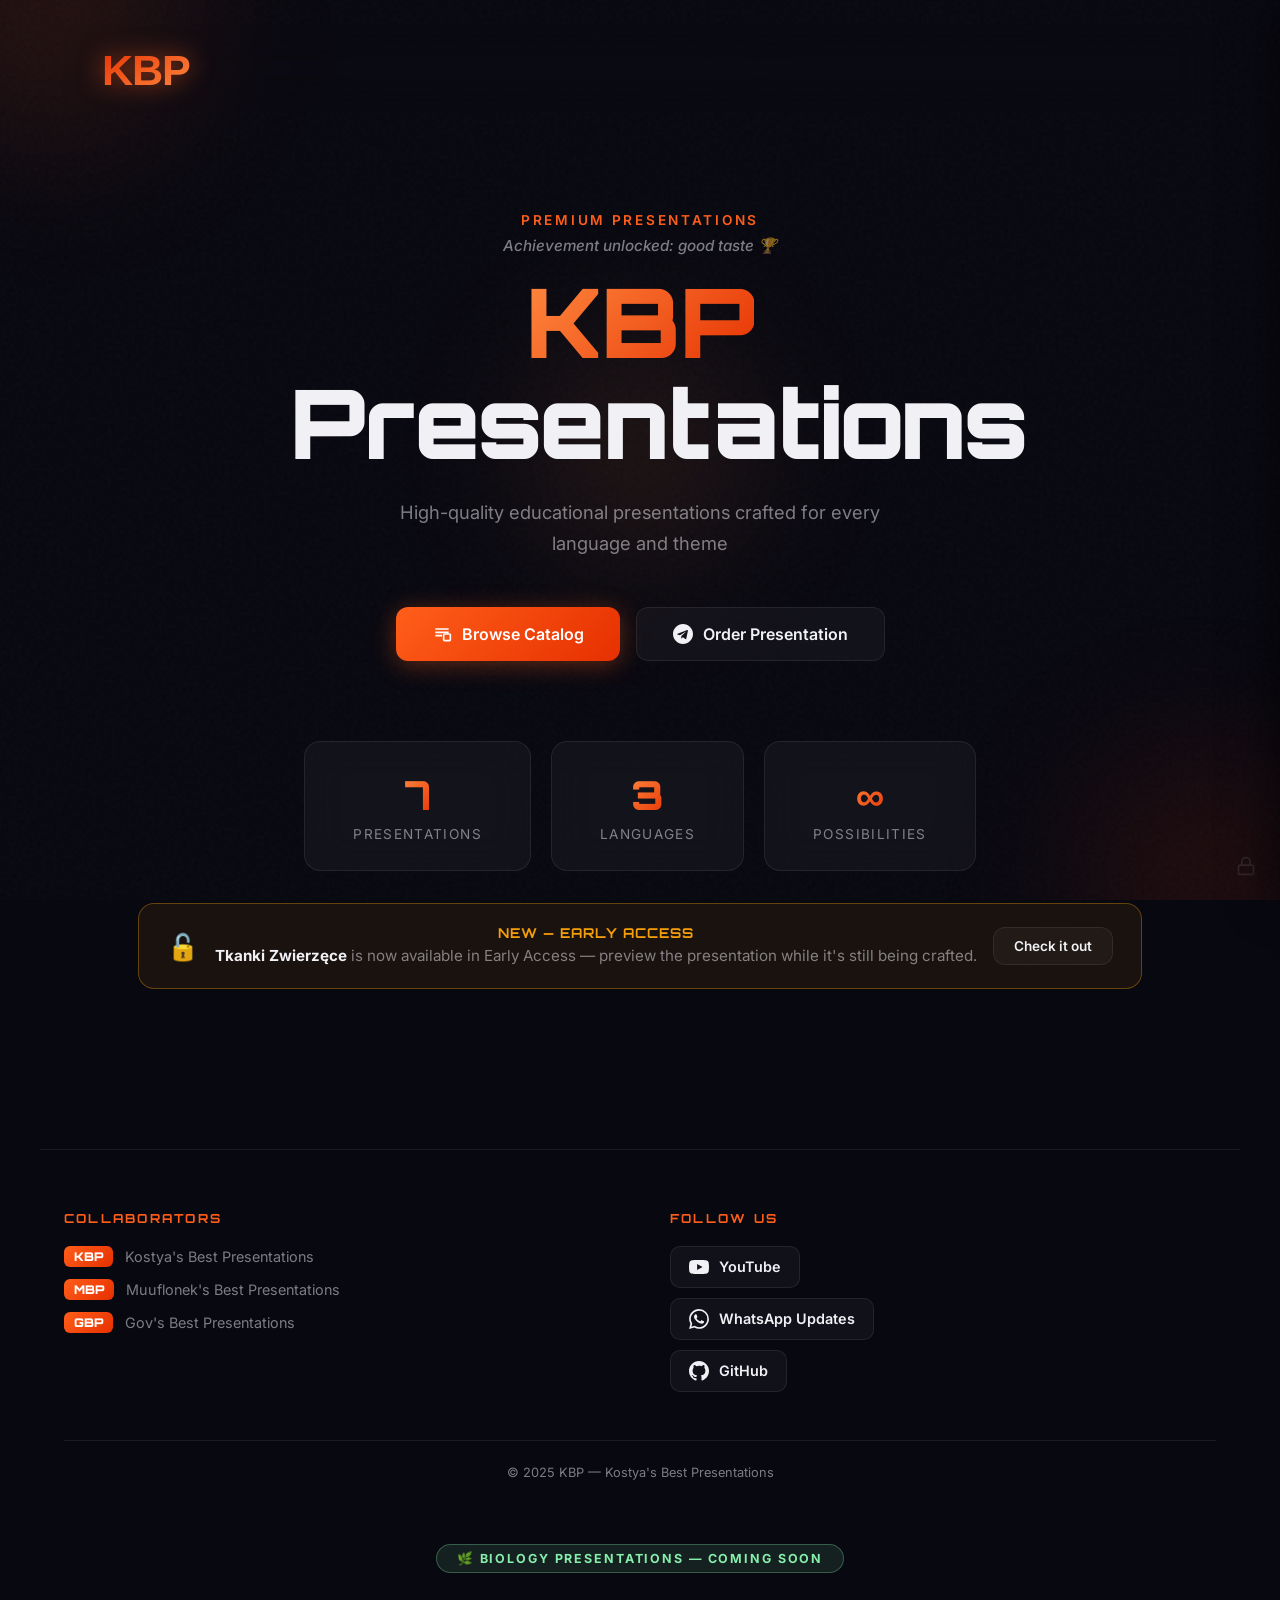
==== commit 289d78c5: "feat(devtools): add dedicated stylesheet for dev tools UI - Create devtools.css with comprehensive s" ====
--- a/index.html
+++ b/index.html
@@ -162,6 +162,7 @@
         <p class="footer-copy">© 2025 KBP — Kostya's Best Presentations</p>
     </footer>
 
+    <script src="loader.js"></script>
     <script src="devtools.js"></script>
     <div class="nature-wrap">
         <div class="nature-coming-badge">
@@ -170,7 +171,6 @@
         <canvas id="natureCanvas"></canvas>
     </div>
 
-    <script src="loader.js"></script>
     <script>
         // --- splash ---
         const splashes = [
--- a/styles.css
+++ b/styles.css
@@ -50,8 +50,8 @@
 }
 
 .orb-1 {
-    width: 600px;
-    height: 600px;
+    width: 400px;
+    height: 400px;
     background: radial-gradient(circle, #ff5e1a, transparent 70%);
     top: -200px;
     left: -150px;
@@ -59,8 +59,8 @@
 }
 
 .orb-2 {
-    width: 500px;
-    height: 500px;
+    width: 350px;
+    height: 350px;
     background: radial-gradient(circle, #e63000, transparent 70%);
     bottom: -150px;
     right: -100px;
@@ -68,8 +68,8 @@
 }
 
 .orb-3 {
-    width: 400px;
-    height: 400px;
+    width: 300px;
+    height: 300px;
     background: radial-gradient(circle, #ff8c42, transparent 70%);
     top: 50%;
     left: 50%;
@@ -121,8 +121,20 @@
 .glass {
     background: var(--glass-bg);
     border: 1px solid var(--glass-border);
+}
+
+/* Only apply backdrop-filter to elements where the blur effect is actually visible */
+.glass-header,
+.filter-bar,
+.stat-card,
+.btn-secondary {
     backdrop-filter: blur(20px);
     -webkit-backdrop-filter: blur(20px);
+}
+
+/* Cards sit on a near-opaque dark background — blur is invisible there, skip it */
+.pres-card {
+    /* no backdrop-filter */
 }
 
 /* ===== CONTAINER ===== */
@@ -309,7 +321,6 @@
     background: var(--glass-bg);
     color: var(--text);
     border: 1px solid var(--glass-border);
-    backdrop-filter: blur(20px);
 }
 
 .btn-secondary:hover {
@@ -445,10 +456,11 @@
     padding: 28px;
     position: relative;
     overflow: hidden;
-    transition: all 0.35s;
+    transition: transform 0.35s, border-color 0.35s, box-shadow 0.35s;
     display: flex;
     flex-direction: column;
     gap: 12px;
+    will-change: transform;
 }
 
 .pres-card:hover {
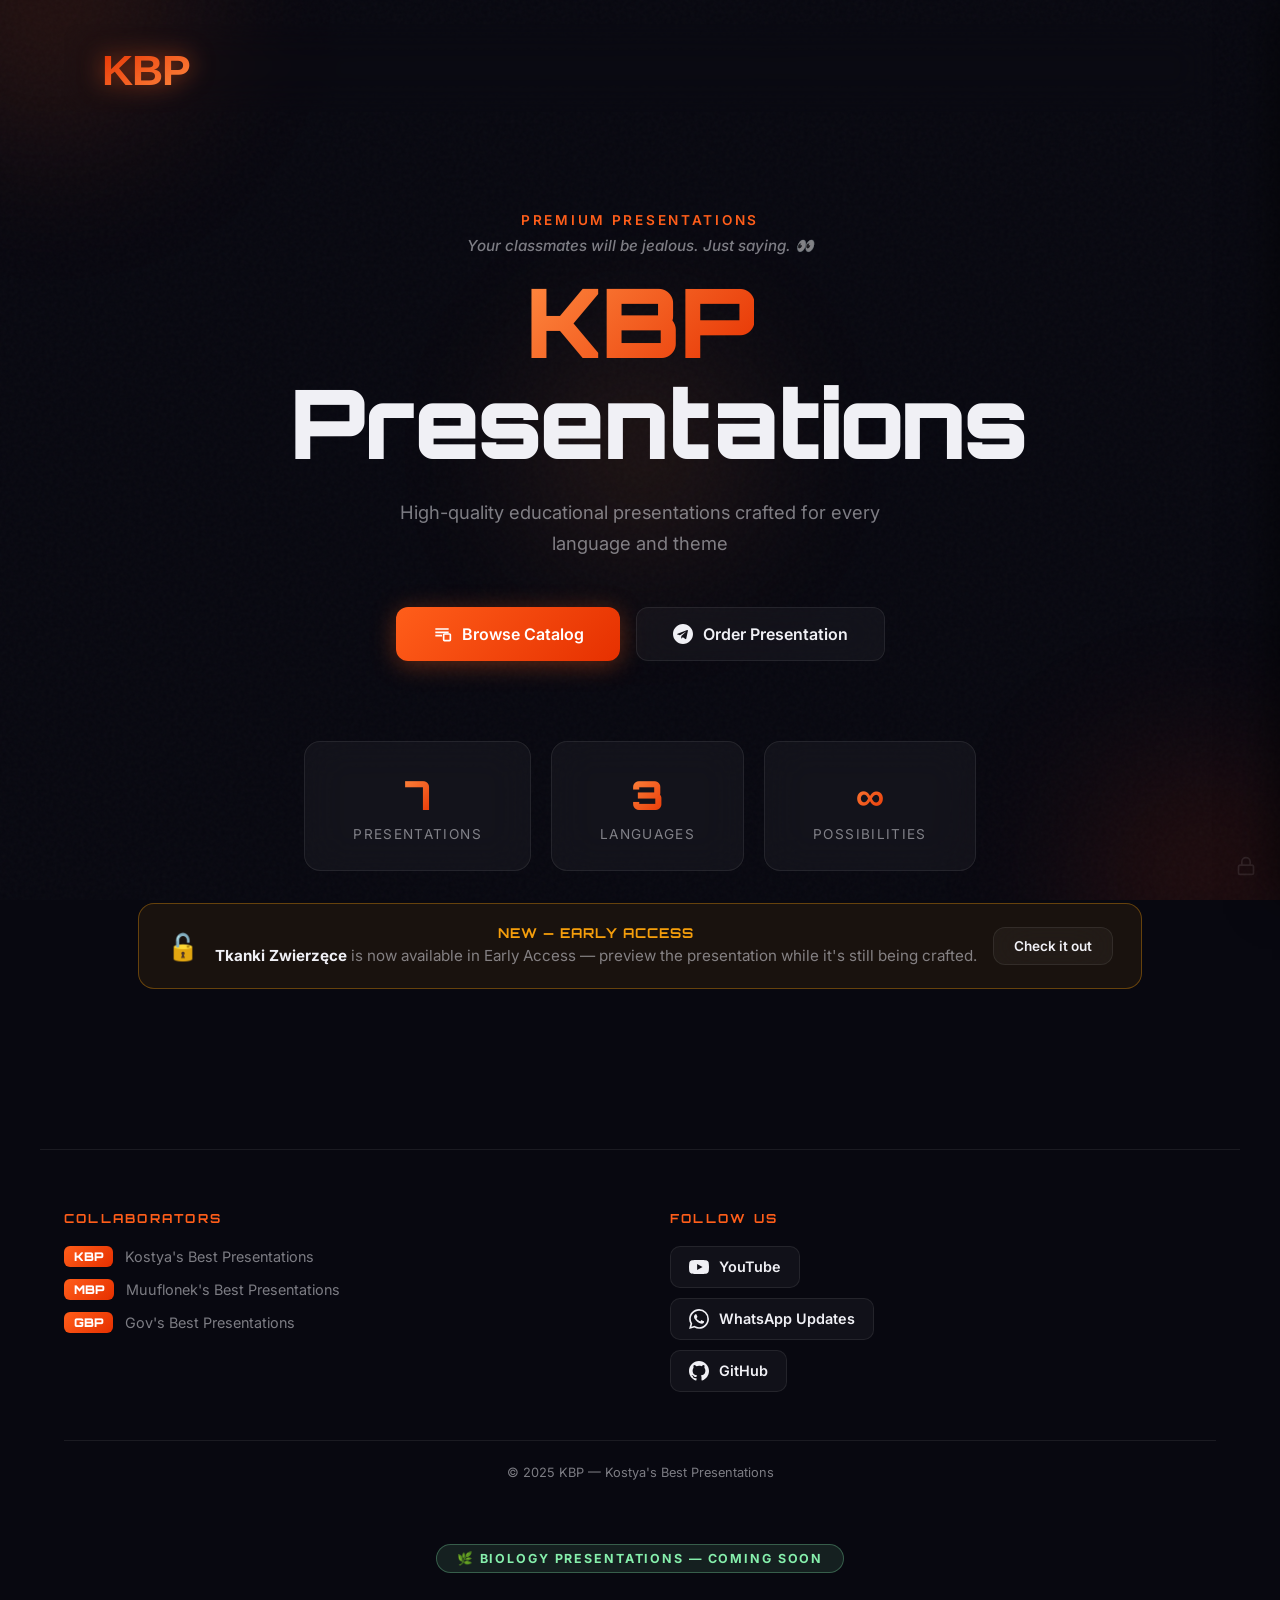
==== commit a530b5c2: "feat: add mobile block screen — desktop only message" ====
--- a/index.html
+++ b/index.html
@@ -13,6 +13,27 @@
 </head>
 
 <body>
+
+    <!-- MOBILE BLOCK -->
+    <div id="mobileBlock">
+        <div class="mobile-block-icon">🖥️</div>
+        <h1 class="mobile-block-title">Desktop Only</h1>
+        <p class="mobile-block-text">
+            KBP is currently only available on PC or Mac.<br>
+            Mobile support is coming in the future — visit us on a computer for the full experience.
+        </p>
+        <div class="mobile-block-devices">
+            <div class="mobile-block-device">
+                <span>💻</span>
+                <span>Mac</span>
+            </div>
+            <div class="mobile-block-device">
+                <span>🖥️</span>
+                <span>PC</span>
+            </div>
+        </div>
+        <p class="mobile-block-badge">KBP — Kostya's Best Presentations</p>
+    </div>
 
     <!-- LOADING SCREEN -->
     <div class="loader" id="loader">
--- a/styles.css
+++ b/styles.css
@@ -1503,4 +1503,90 @@
     .live-card {
         margin: 0 auto;
     }
-}+}
+
+/* ===== MOBILE BLOCK SCREEN ===== */
+#mobileBlock {
+    display: none;
+    position: fixed;
+    inset: 0;
+    z-index: 99999;
+    background: var(--bg, #080810);
+    flex-direction: column;
+    align-items: center;
+    justify-content: center;
+    text-align: center;
+    padding: 40px 32px;
+}
+
+/* Show only on touch/mobile devices */
+@media (max-width: 768px), (pointer: coarse) {
+    #mobileBlock {
+        display: flex;
+    }
+    /* Freeze the page content behind it */
+    body.mobile-blocked {
+        overflow: hidden;
+    }
+}
+
+.mobile-block-icon {
+    font-size: 4rem;
+    margin-bottom: 24px;
+    animation: mobileIconFloat 3s ease-in-out infinite;
+}
+@keyframes mobileIconFloat {
+    0%, 100% { transform: translateY(0); }
+    50%       { transform: translateY(-10px); }
+}
+
+.mobile-block-title {
+    font-family: 'Orbitron', sans-serif;
+    font-size: clamp(1.4rem, 5vw, 2rem);
+    font-weight: 900;
+    margin-bottom: 16px;
+    background: linear-gradient(135deg, var(--orange-light, #ff8c42), var(--red, #e63000));
+    -webkit-background-clip: text;
+    -webkit-text-fill-color: transparent;
+    background-clip: text;
+    line-height: 1.2;
+}
+
+.mobile-block-text {
+    font-size: 1rem;
+    color: var(--text-muted, rgba(240,240,245,0.5));
+    line-height: 1.75;
+    max-width: 320px;
+    margin-bottom: 36px;
+}
+
+.mobile-block-devices {
+    display: flex;
+    gap: 24px;
+    justify-content: center;
+    margin-bottom: 40px;
+}
+.mobile-block-device {
+    display: flex;
+    flex-direction: column;
+    align-items: center;
+    gap: 8px;
+    padding: 18px 24px;
+    border-radius: 14px;
+    background: rgba(255,255,255,0.04);
+    border: 1px solid rgba(255,255,255,0.08);
+    font-size: 0.8rem;
+    color: var(--text-muted, rgba(240,240,245,0.5));
+    font-weight: 500;
+}
+.mobile-block-device span:first-child {
+    font-size: 2rem;
+}
+
+.mobile-block-badge {
+    font-size: 0.72rem;
+    font-weight: 700;
+    letter-spacing: 0.12em;
+    text-transform: uppercase;
+    color: rgba(240,240,245,0.2);
+}
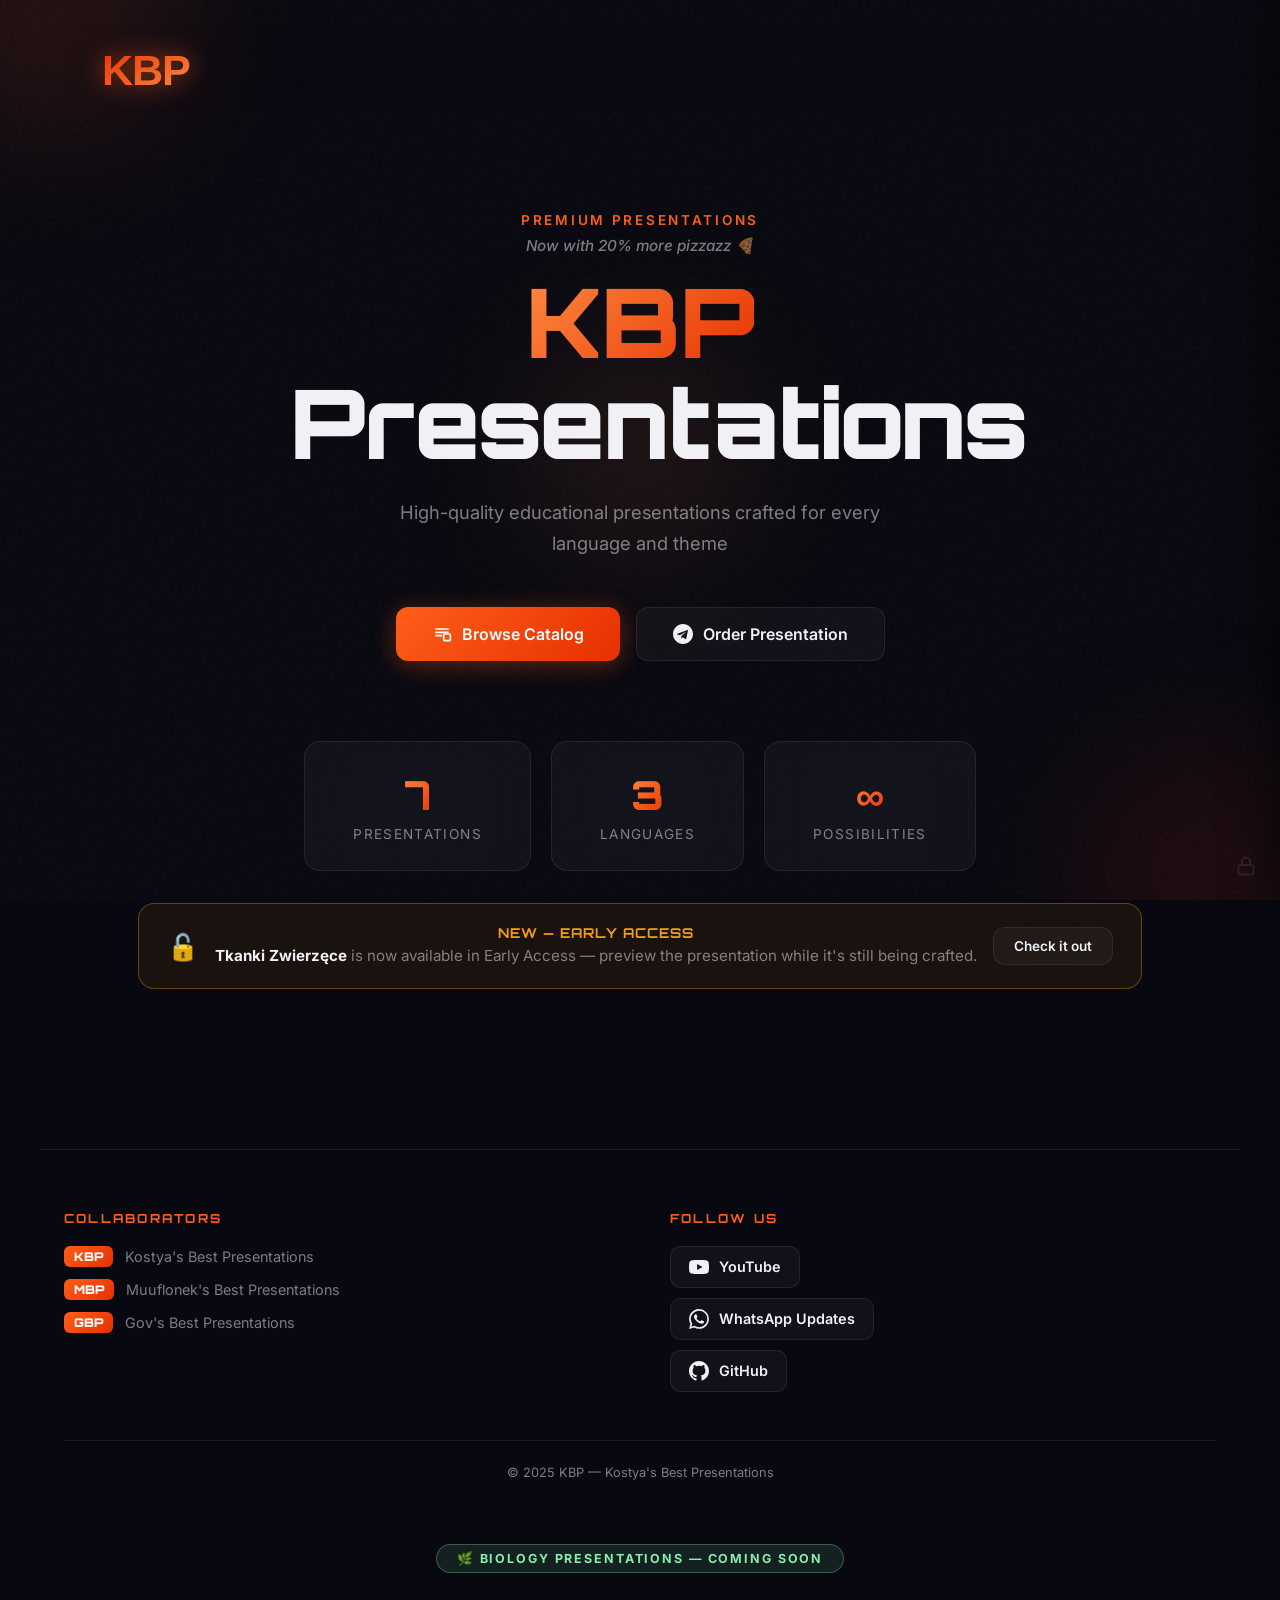
==== commit 5cff4a8f: "chore: remove mobile block UI and refactor mobile detection - Remove hardcoded mobile block HTML fro" ====
--- a/index.html
+++ b/index.html
@@ -13,27 +13,6 @@
 </head>
 
 <body>
-
-    <!-- MOBILE BLOCK -->
-    <div id="mobileBlock">
-        <div class="mobile-block-icon">🖥️</div>
-        <h1 class="mobile-block-title">Desktop Only</h1>
-        <p class="mobile-block-text">
-            KBP is currently only available on PC or Mac.<br>
-            Mobile support is coming in the future — visit us on a computer for the full experience.
-        </p>
-        <div class="mobile-block-devices">
-            <div class="mobile-block-device">
-                <span>💻</span>
-                <span>Mac</span>
-            </div>
-            <div class="mobile-block-device">
-                <span>🖥️</span>
-                <span>PC</span>
-            </div>
-        </div>
-        <p class="mobile-block-badge">KBP — Kostya's Best Presentations</p>
-    </div>
 
     <!-- LOADING SCREEN -->
     <div class="loader" id="loader">
--- a/styles.css
+++ b/styles.css
@@ -1503,90 +1503,4 @@
     .live-card {
         margin: 0 auto;
     }
-}
-
-/* ===== MOBILE BLOCK SCREEN ===== */
-#mobileBlock {
-    display: none;
-    position: fixed;
-    inset: 0;
-    z-index: 99999;
-    background: var(--bg, #080810);
-    flex-direction: column;
-    align-items: center;
-    justify-content: center;
-    text-align: center;
-    padding: 40px 32px;
-}
-
-/* Show only on touch/mobile devices */
-@media (max-width: 768px), (pointer: coarse) {
-    #mobileBlock {
-        display: flex;
-    }
-    /* Freeze the page content behind it */
-    body.mobile-blocked {
-        overflow: hidden;
-    }
-}
-
-.mobile-block-icon {
-    font-size: 4rem;
-    margin-bottom: 24px;
-    animation: mobileIconFloat 3s ease-in-out infinite;
-}
-@keyframes mobileIconFloat {
-    0%, 100% { transform: translateY(0); }
-    50%       { transform: translateY(-10px); }
-}
-
-.mobile-block-title {
-    font-family: 'Orbitron', sans-serif;
-    font-size: clamp(1.4rem, 5vw, 2rem);
-    font-weight: 900;
-    margin-bottom: 16px;
-    background: linear-gradient(135deg, var(--orange-light, #ff8c42), var(--red, #e63000));
-    -webkit-background-clip: text;
-    -webkit-text-fill-color: transparent;
-    background-clip: text;
-    line-height: 1.2;
-}
-
-.mobile-block-text {
-    font-size: 1rem;
-    color: var(--text-muted, rgba(240,240,245,0.5));
-    line-height: 1.75;
-    max-width: 320px;
-    margin-bottom: 36px;
-}
-
-.mobile-block-devices {
-    display: flex;
-    gap: 24px;
-    justify-content: center;
-    margin-bottom: 40px;
-}
-.mobile-block-device {
-    display: flex;
-    flex-direction: column;
-    align-items: center;
-    gap: 8px;
-    padding: 18px 24px;
-    border-radius: 14px;
-    background: rgba(255,255,255,0.04);
-    border: 1px solid rgba(255,255,255,0.08);
-    font-size: 0.8rem;
-    color: var(--text-muted, rgba(240,240,245,0.5));
-    font-weight: 500;
-}
-.mobile-block-device span:first-child {
-    font-size: 2rem;
-}
-
-.mobile-block-badge {
-    font-size: 0.72rem;
-    font-weight: 700;
-    letter-spacing: 0.12em;
-    text-transform: uppercase;
-    color: rgba(240,240,245,0.2);
-}
+}
